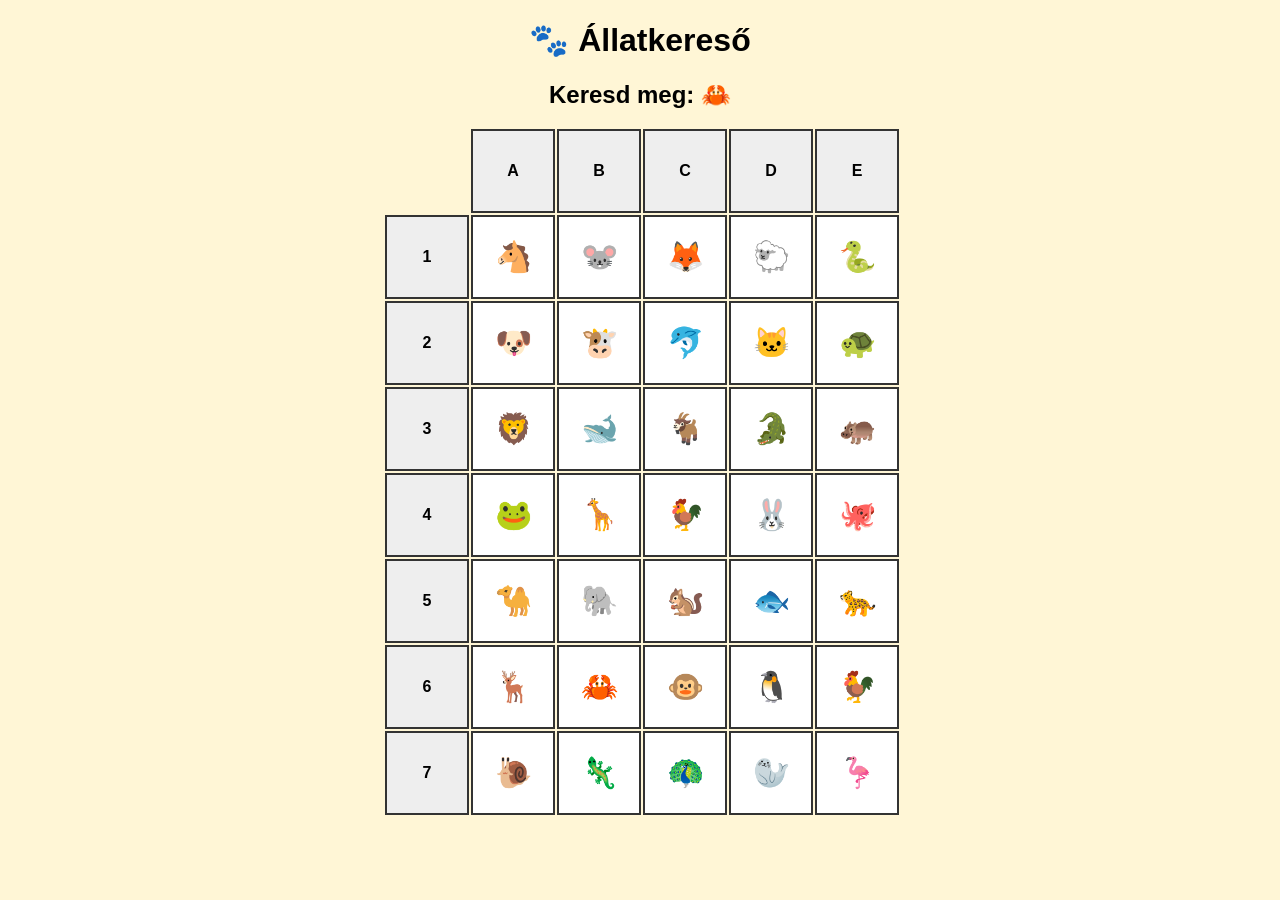
==== index.html @ 20ba4726 "Add files via upload" ====
<!DOCTYPE html>
<html lang="hu">
<head>
<meta charset="UTF-8">
<title>Állatkereső</title>

<style>
#board {
  display: grid;
  grid-template-columns: repeat(6, 80px);
  grid-auto-rows: 80px;
  gap: 6px;
  justify-content: center;
  margin-top: 20px;
}

.header {
  width: 80px;
  height: 80px;
  display: flex;
  align-items: center;
  justify-content: center;
  font-weight: bold;
  background: #eee;
  border: 2px solid #333;
}

body {
  font-family: Arial;
  background: #fff6d6;
  text-align: center;
}
.cell {
  width: 80px;
  height: 80px;
  border: 2px solid #333;
  display: flex;
  align-items: center;
  justify-content: center;
  font-size: 30px;
  background: white;
  cursor: pointer;
  transition: all 0.2s ease;
}
/* HELYES */
.correct {
  background: #4CAF50 !important;
  color: white !important;
  transform: scale(1.2);
  box-shadow: 0 0 10px rgba(0,255,0,0.5);
}

/* HIBÁS */
.wrong {
  background: #f44336 !important;
  color: white !important;
  animation: shake 0.3s;
}

@keyframes shake {
  0% { transform: translateX(0); }
  25% { transform: translateX(-5px); }
  50% { transform: translateX(5px); }
  75% { transform: translateX(-5px); }
  100% { transform: translateX(0); }
}
h1, h2, p {
  text-align: center;
}
</style>
</head>

<body>

<h1>🐾 Állatkereső</h1>

<h2 id="task"></h2>
<p id="message"></p>

<div id="board"></div>

<script src="script.js"></script>

</body>
</html>
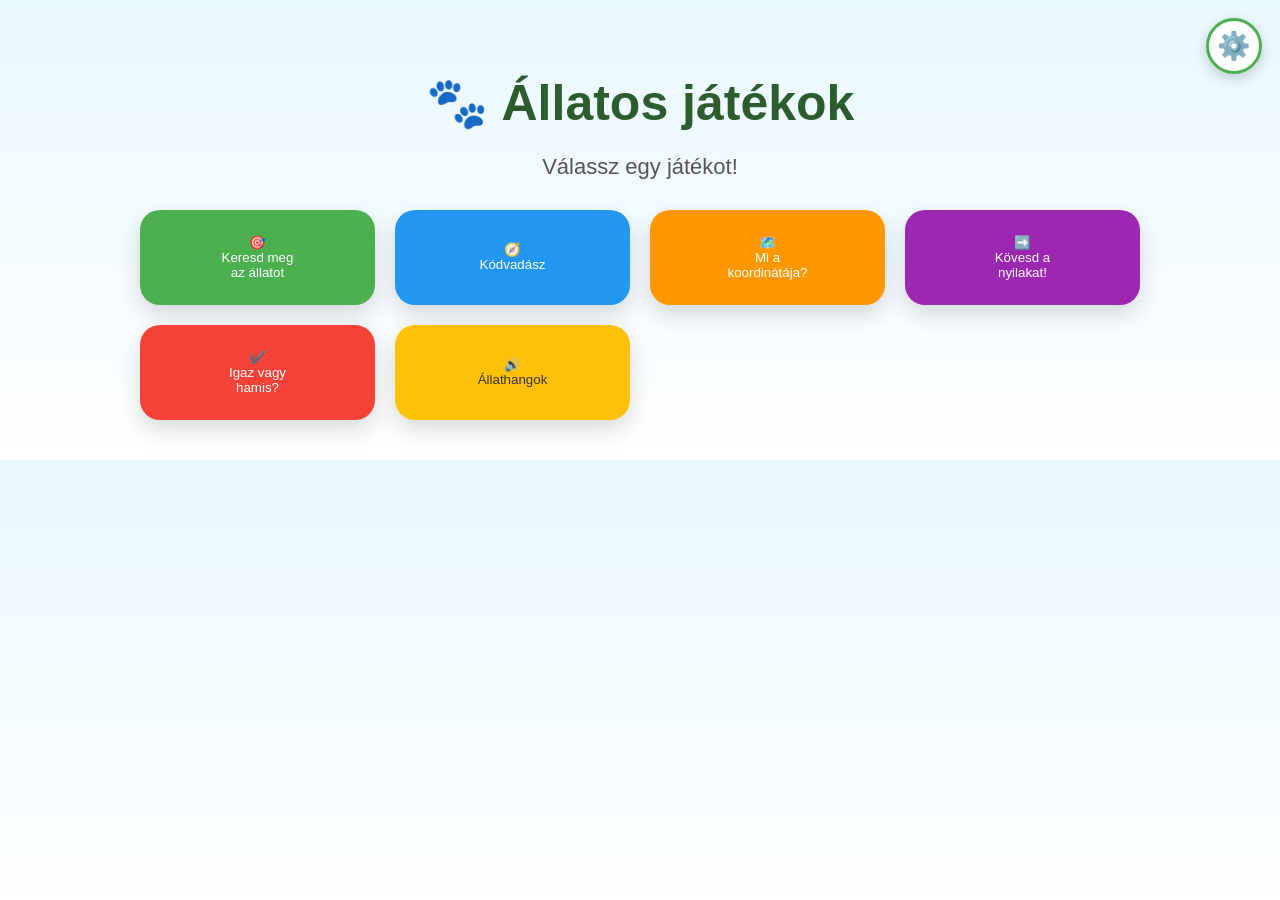
==== commit 271d4c00: "Add files via upload" ====
--- a/index.html
+++ b/index.html
@@ -1,85 +1,129 @@
 <!DOCTYPE html>
 <html lang="hu">
 <head>
-<meta charset="UTF-8">
-<title>Állatkereső</title>
-
-<style>
-#board {
-  display: grid;
-  grid-template-columns: repeat(6, 80px);
-  grid-auto-rows: 80px;
-  gap: 6px;
-  justify-content: center;
-  margin-top: 20px;
-}
-
-.header {
-  width: 80px;
-  height: 80px;
-  display: flex;
-  align-items: center;
-  justify-content: center;
-  font-weight: bold;
-  background: #eee;
-  border: 2px solid #333;
-}
-
-body {
-  font-family: Arial;
-  background: #fff6d6;
-  text-align: center;
-}
-.cell {
-  width: 80px;
-  height: 80px;
-  border: 2px solid #333;
-  display: flex;
-  align-items: center;
-  justify-content: center;
-  font-size: 30px;
-  background: white;
-  cursor: pointer;
-  transition: all 0.2s ease;
-}
-/* HELYES */
-.correct {
-  background: #4CAF50 !important;
-  color: white !important;
-  transform: scale(1.2);
-  box-shadow: 0 0 10px rgba(0,255,0,0.5);
-}
-
-/* HIBÁS */
-.wrong {
-  background: #f44336 !important;
-  color: white !important;
-  animation: shake 0.3s;
-}
-
-@keyframes shake {
-  0% { transform: translateX(0); }
-  25% { transform: translateX(-5px); }
-  50% { transform: translateX(5px); }
-  75% { transform: translateX(-5px); }
-  100% { transform: translateX(0); }
-}
-h1, h2, p {
-  text-align: center;
-}
-</style>
+  <meta charset="UTF-8">
+  <meta name="viewport" content="width=device-width, initial-scale=1">
+  <title>Állatos játékok</title>
+  <link rel="stylesheet" href="style.css">
 </head>
 
 <body>
 
-<h1>🐾 Állatkereső</h1>
+<div class="container">
 
-<h2 id="task"></h2>
-<p id="message"></p>
+  <a
+  class="settings-button"
+  href="beallitasok.html"
+  title="Beállítások"
+>
+  ⚙️
+</a>
 
-<div id="board"></div>
+  <h1>🐾 Állatos játékok</h1>
+  <p class="subtitle">Válassz egy játékot!</p>
 
-<script src="script.js"></script>
+  <div class="menu">
+    <button class="card green" onclick="openModeModal()">
+      <div class="emoji">🎯</div>
+      <div class="title">Keresd meg<br>az állatot</div>
+    </button>
 
+    <button class="card blue" onclick="openCodeModal()">
+      <div class="emoji">🧭</div>
+      <div class="title">Kódvadász</div>
+    </button>
+
+    <button class="card orange" disabled>
+      <div class="emoji">🗺️</div>
+      <div class="title">Mi a<br>koordinátája?</div>
+    </button>
+
+    <button class="card purple" disabled>
+      <div class="emoji">➡️</div>
+      <div class="title">Kövesd a<br>nyilakat!</div>
+    </button>
+
+    <button class="card red" disabled>
+      <div class="emoji">✔️</div>
+      <div class="title">Igaz vagy<br>hamis?</div>
+    </button>
+
+    <button class="card yellow" disabled>
+      <div class="emoji">🔊</div>
+      <div class="title">Állathangok</div>
+    </button>
+  </div>
+</div>
+
+<div id="modeModal" class="modal">
+  <div class="modal-box">
+    <h2>🎯 Keresd meg az állatot</h2>
+    <p>Melyik módban szeretnél játszani?</p>
+
+    <button class="mode-btn mano" onclick="startGame('mano')">
+      🧸 Manó mód
+      <span>kép alapján keresés</span>
+    </button>
+
+    <button class="mode-btn olvaso" onclick="startGame('olvaso')">
+      📚 Olvasó mód
+      <span>szó alapján keresés</span>
+    </button>
+
+    <button class="close-btn" onclick="closeModeModal()">Mégsem</button>
+  </div>
+</div>
+
+<div id="codeModal" class="modal">
+  <div class="modal-box">
+    <h2>🧭 Kódvadász</h2>
+    <p>Melyik módban szeretnél játszani?</p>
+
+    <button class="mode-btn mano" onclick="startCodeGame('kodkereso')">
+      🌱 Kódkereső
+      <span>egy kód alapján keresés</span>
+    </button>
+
+    <button class="mode-btn olvaso" onclick="startCodeGame('kodfejto')">
+      🕵️ Kódfejtő
+      <span>több kód követése</span>
+    </button>
+
+    <button class="mode-btn kod-osveny" onclick="startCodeGame('kodosveny')">
+      🐍 Kódösvény
+      <span>6–8 kód követése sorrendben</span>
+    </button>
+
+    <button class="close-btn" onclick="closeCodeModal()">Mégsem</button>
+  </div>
+</div>
+
+<script>
+function openModeModal() {
+  document.getElementById("modeModal").style.display = "flex";
+}
+
+function closeModeModal() {
+  document.getElementById("modeModal").style.display = "none";
+}
+
+function startGame(mode) {
+  localStorage.setItem("animalGameMode", mode);
+  location.href = "keresd.html";
+}
+
+function openCodeModal() {
+  document.getElementById("codeModal").style.display = "flex";
+}
+
+function closeCodeModal() {
+  document.getElementById("codeModal").style.display = "none";
+}
+
+function startCodeGame(mode) {
+  localStorage.setItem("codeGameMode", mode);
+  location.href = "kodvadasz.html";
+}
+</script>
 </body>
 </html>
--- a/style.css
+++ b/style.css
@@ -0,0 +1,733 @@
+/* -------------------- ALAP -------------------- */
+
+body {
+  margin: 0;
+  font-family: Arial, sans-serif;
+  background: linear-gradient(180deg, #e8f8ff, #ffffff);
+  text-align: center;
+}
+
+/* -------------------- MENÜ -------------------- */
+
+.container {
+  max-width: 1000px;
+  margin: auto;
+  padding: 40px;
+}
+
+h1 {
+  font-size: 50px;
+  color: #2d5c2d;
+  margin-bottom: 10px;
+}
+
+.subtitle {
+  font-size: 22px;
+  color: #555;
+  margin-bottom: 30px;
+}
+
+/* -------------------- MENÜKÁRTYÁK -------------------- */
+
+.menu {
+  display: grid;
+  grid-template-columns: repeat(auto-fit, minmax(220px, 1fr));
+  gap: 20px;
+}
+
+.card {
+  border: none;
+  border-radius: 20px;
+  padding: 25px;
+  cursor: pointer;
+  transition: 0.2s;
+  box-shadow: 0 10px 25px rgba(0, 0, 0, 0.15);
+  color: white;
+}
+
+.card:hover {
+  transform: scale(1.05);
+}
+
+/* Színek */
+
+.green {
+  background: #4caf50;
+}
+
+.blue {
+  background: #2196f3;
+}
+
+.orange {
+  background: #ff9800;
+}
+
+.purple {
+  background: #9c27b0;
+}
+
+.red {
+  background: #f44336;
+}
+
+.yellow {
+  background: #ffc107;
+  color: #333;
+}
+
+/* -------------------- TÁBLA -------------------- */
+
+#board {
+  display: grid;
+  grid-template-columns: repeat(6, 90px);
+  grid-auto-rows: 90px;
+  gap: 6px;
+  justify-content: center;
+  margin: 20px auto;
+}
+
+.cell,
+.header {
+  width: 90px;
+  height: 90px;
+  display: flex;
+  align-items: center;
+  justify-content: center;
+  border: 2px solid #333;
+  background: white;
+  box-sizing: border-box;
+}
+
+.header {
+  font-size: 34px;
+  font-weight: 900;
+  color: #222;
+  letter-spacing: 1px;
+  user-select: none;
+  font-family: "Arial Black", Arial, sans-serif;
+}
+
+.cell img {
+  width: 68px;
+  height: 68px;
+  object-fit: contain;
+  display: block;
+}
+
+/* -------------------- MEZŐ MOZGÁS -------------------- */
+
+.cell {
+  transition: 0.15s;
+}
+
+.cell:hover {
+  transform: scale(1.08);
+  cursor: pointer;
+}
+
+/* -------------------- VISSZAJELZÉS -------------------- */
+
+.correct {
+  background: #4caf50 !important;
+  color: white;
+}
+
+.wrong {
+  background: #f44336 !important;
+  animation: shake 0.2s;
+}
+
+.cell.selected {
+    outline: 5px solid #2563eb;
+    outline-offset: -5px;
+
+    background: #dbeafe;
+
+    transform: scale(1.03);
+}
+
+.cell.selected img {
+    transform: scale(1.05);
+}
+
+@keyframes shake {
+  0% {
+    transform: translateX(0);
+  }
+
+  25% {
+    transform: translateX(-4px);
+  }
+
+  50% {
+    transform: translateX(4px);
+  }
+
+  75% {
+    transform: translateX(-4px);
+  }
+
+  100% {
+    transform: translateX(0);
+  }
+}
+
+/* -------------------- FELADATTERÜLET -------------------- */
+
+#task {
+  display: flex;
+  align-items: center;
+  justify-content: center;
+  margin: 20px auto;
+  font-size: 28px;
+}
+
+.task-card {
+  width: 220px;
+  min-height: 120px;
+  margin: 0 auto;
+  padding: 18px 20px;
+  background: white;
+  border: 3px solid #4caf50;
+  border-radius: 24px;
+  box-shadow: 0 8px 18px rgba(0, 0, 0, 0.15);
+  display: flex;
+  align-items: center;
+  justify-content: center;
+  box-sizing: border-box;
+  text-align: center;
+  animation: taskPop 0.22s ease;
+}
+
+.task-label {
+  margin-bottom: 10px;
+  font-size: 18px;
+  font-weight: bold;
+  color: #2d5c2d;
+}
+
+.task-animal {
+  width: 68px;
+  height: 68px;
+  object-fit: contain;
+  filter: grayscale(100%) brightness(0.15);
+}
+
+.task-name {
+  font-size: 34px;
+  font-weight: bold;
+  color: #222;
+  letter-spacing: 1px;
+}
+
+@keyframes taskPop {
+  0% {
+    opacity: 0;
+    transform: scale(0.92);
+  }
+
+  100% {
+    opacity: 1;
+    transform: scale(1);
+  }
+}
+
+/* -------------------- KÓDOK -------------------- */
+
+.code-row {
+  display: flex;
+  justify-content: center;
+  flex-wrap: wrap;
+  gap: 12px;
+  width: 100%;
+}
+
+.code-chip {
+  background: white;
+  border: 3px solid #3b82f6;
+  border-radius: 14px;
+  padding: 8px 14px;
+  font-size: 1.8rem;
+  font-weight: 800;
+  color: #1e3a8a;
+  box-sizing: border-box;
+}
+
+/* -------------------- KÓDÖSVÉNY -------------------- */
+
+.code-path-card {
+  width: min(94vw, 850px);
+  max-width: none;
+  min-height: 110px;
+  padding: 14px 18px;
+}
+
+.code-path-row {
+  display: grid;
+  grid-template-columns: repeat(var(--code-count, 8), minmax(0, 1fr));
+  align-items: center;
+  gap: 7px;
+  width: 100%;
+}
+
+.path-chip {
+  min-width: 0;
+  padding: 8px 3px;
+  font-size: clamp(1rem, 3vw, 1.65rem);
+  text-align: center;
+  white-space: nowrap;
+  opacity: 0.65;
+
+  transition:
+    transform 0.2s ease,
+    opacity 0.2s ease,
+    background-color 0.2s ease,
+    border-color 0.2s ease;
+}
+
+.path-chip.active-code {
+  opacity: 1;
+  border-color: #2563eb;
+  background: #dbeafe;
+  transform: scale(1.08);
+}
+
+.path-chip.completed-code {
+  opacity: 1;
+  border-color: #22c55e;
+  background: #dcfce7;
+  color: #166534;
+}
+
+/* -------------------- MODÁLIS ABLAK -------------------- */
+
+.modal {
+  display: none;
+  position: fixed;
+  inset: 0;
+  background: rgba(0, 0, 0, 0.45);
+  align-items: center;
+  justify-content: center;
+  z-index: 999;
+}
+
+.modal-box {
+  width: 90%;
+  max-width: 420px;
+  padding: 30px;
+  background: white;
+  border-radius: 28px;
+  box-shadow: 0 15px 40px rgba(0, 0, 0, 0.25);
+  text-align: center;
+  box-sizing: border-box;
+}
+
+.mode-btn {
+  width: 100%;
+  border: none;
+  border-radius: 20px;
+  padding: 20px;
+  margin: 12px 0;
+  font-size: 24px;
+  font-weight: bold;
+  cursor: pointer;
+  color: white;
+  display: flex;
+  flex-direction: column;
+  gap: 6px;
+  box-sizing: border-box;
+  transition: transform 0.15s, background-color 0.15s;
+}
+
+.mode-btn:hover {
+  transform: scale(1.02);
+}
+
+.mode-btn span {
+  font-size: 15px;
+  font-weight: normal;
+}
+
+.mode-btn.mano {
+  background: #4caf50;
+}
+
+.mode-btn.olvaso {
+  background: #2196f3;
+}
+
+.mode-btn.kod-osveny {
+  background: #f59e0b;
+  color: white;
+  border: 3px solid #d97706;
+}
+
+.mode-btn.kod-osveny:hover {
+  background: #e58c08;
+}
+
+.close-btn {
+  margin-top: 10px;
+  background: transparent;
+  border: none;
+  color: #666;
+  font-size: 16px;
+  cursor: pointer;
+}
+
+/* -------------------- VISSZA GOMB -------------------- */
+
+.back-link {
+  display: inline-block;
+  margin-top: 20px;
+  color: #2d5c2d;
+  font-weight: bold;
+  text-decoration: none;
+}
+
+.back-button {
+  position: fixed;
+  top: 18px;
+  left: 18px;
+  width: 46px;
+  height: 46px;
+  border-radius: 50%;
+  background: white;
+  border: 3px solid #4caf50;
+  display: flex;
+  align-items: center;
+  justify-content: center;
+  text-decoration: none;
+  font-size: 28px;
+  box-shadow: 0 5px 14px rgba(0, 0, 0, 0.18);
+  transition: transform 0.15s;
+  z-index: 10;
+}
+
+.back-button:hover {
+  transform: scale(1.08);
+}
+
+/* -------------------- ÚJ PÁLYA GOMB -------------------- */
+
+.shuffle-button {
+  position: fixed;
+  top: 18px;
+  right: 18px;
+  width: 46px;
+  height: 46px;
+  border-radius: 50%;
+  background: white;
+  border: 3px solid #4caf50;
+  box-shadow: 0 5px 14px rgba(0, 0, 0, 0.18);
+  display: flex;
+  align-items: center;
+  justify-content: center;
+  font-size: 26px;
+  cursor: pointer;
+  transition: transform 0.15s;
+  z-index: 10;
+}
+
+.shuffle-button:hover {
+  transform: scale(1.08);
+}
+
+/* -------------------- JUTALOMKÁRTYA -------------------- */
+
+.reward-card {
+  width: 220px;
+  min-height: 170px;
+  margin: 0 auto;
+  padding: 18px 20px;
+  background: white;
+  border: 3px solid #4caf50;
+  border-radius: 24px;
+  box-shadow: 0 8px 18px rgba(0, 0, 0, 0.15);
+  display: flex;
+  flex-direction: column;
+  align-items: center;
+  justify-content: center;
+  gap: 8px;
+  animation: taskPop 0.22s ease;
+  box-sizing: border-box;
+}
+
+.reward-balloons {
+  font-size: 26px;
+  letter-spacing: 2px;
+}
+
+.reward-paw {
+  font-size: 42px;
+}
+
+.reward-number {
+  font-size: 46px;
+  font-weight: bold;
+  color: #2b2b2b;
+  line-height: 1;
+}
+
+.reward-icons {
+  font-size: 28px;
+}
+
+.continue-btn {
+  width: 58px;
+  height: 42px;
+  border: none;
+  border-radius: 18px;
+  background: #4caf50;
+  color: white;
+  font-size: 24px;
+  cursor: pointer;
+  box-shadow: 0 5px 12px rgba(0, 0, 0, 0.18);
+  transition: transform 0.15s;
+}
+
+.continue-btn:hover {
+  transform: scale(1.08);
+}
+
+/* -------------------- KISEBB KÉPERNYŐK -------------------- */
+
+@media (max-width: 700px) {
+  .container {
+    padding: 25px 15px;
+  }
+
+  h1 {
+    font-size: 38px;
+  }
+
+  #board {
+    grid-template-columns: repeat(6, 13vw);
+    grid-auto-rows: 13vw;
+    gap: 4px;
+  }
+
+  .cell,
+  .header {
+    width: 13vw;
+    height: 13vw;
+  }
+
+  .cell img {
+    width: 10vw;
+    height: 10vw;
+  }
+
+  .code-path-card {
+    width: 96vw;
+    padding: 12px 8px;
+  }
+
+  .code-path-row {
+    gap: 4px;
+  }
+
+  .path-chip {
+    padding: 7px 2px;
+    border-width: 2px;
+    border-radius: 10px;
+    font-size: clamp(0.85rem, 3.6vw, 1.25rem);
+  }
+}
+/* -------------------- BEÁLLÍTÁSOK GOMB -------------------- */
+
+.settings-button {
+  position: fixed;
+  top: 18px;
+  right: 18px;
+
+  width: 50px;
+  height: 50px;
+
+  display: flex;
+  align-items: center;
+  justify-content: center;
+
+  background: white;
+  border: 3px solid #4caf50;
+  border-radius: 50%;
+
+  text-decoration: none;
+  font-size: 27px;
+
+  box-shadow: 0 5px 14px rgba(0, 0, 0, 0.18);
+
+  transition:
+    transform 0.15s,
+    background-color 0.15s;
+}
+
+.settings-button:hover {
+  transform: scale(1.08);
+  background: #f0fff1;
+}
+
+/* -------------------- BEÁLLÍTÁSOK OLDAL -------------------- */
+
+.settings-container {
+  width: min(90%, 650px);
+  margin: 0 auto;
+  padding: 40px 20px;
+}
+
+.settings-card {
+  background: white;
+  border: 3px solid #4caf50;
+  border-radius: 26px;
+
+  padding: 10px 25px;
+
+  box-shadow: 0 10px 25px rgba(0, 0, 0, 0.15);
+}
+
+.setting-row {
+  min-height: 90px;
+
+  display: flex;
+  align-items: center;
+  justify-content: space-between;
+
+  gap: 20px;
+
+  border-bottom: 1px solid #ddd;
+}
+
+.setting-row:last-child {
+  border-bottom: none;
+}
+
+.setting-text {
+  display: flex;
+  flex-direction: column;
+  align-items: flex-start;
+
+  text-align: left;
+  gap: 6px;
+}
+
+.setting-text strong {
+  font-size: 22px;
+  color: #222;
+}
+
+.setting-text span {
+  font-size: 15px;
+  color: #666;
+}
+
+.setting-row select {
+  padding: 10px 12px;
+
+  border: 2px solid #4caf50;
+  border-radius: 12px;
+
+  background: white;
+  color: #222;
+
+  font-size: 16px;
+  font-weight: bold;
+
+  cursor: pointer;
+}
+
+.setting-disabled {
+  opacity: 0.45;
+}
+
+.settings-message {
+  min-height: 30px;
+  margin-top: 20px;
+
+  color: #2d7b32;
+  font-size: 17px;
+  font-weight: bold;
+}
+
+/* -------------------- KAPCSOLÓ -------------------- */
+
+.switch {
+  position: relative;
+
+  width: 62px;
+  height: 34px;
+
+  flex: 0 0 auto;
+}
+
+.switch input {
+  width: 0;
+  height: 0;
+  opacity: 0;
+}
+
+.slider {
+  position: absolute;
+  inset: 0;
+
+  background: #bbb;
+  border-radius: 34px;
+
+  cursor: pointer;
+
+  transition: 0.2s;
+}
+
+.slider::before {
+  content: "";
+
+  position: absolute;
+
+  width: 26px;
+  height: 26px;
+
+  left: 4px;
+  bottom: 4px;
+
+  background: white;
+  border-radius: 50%;
+
+  transition: 0.2s;
+}
+
+.switch input:checked + .slider {
+  background: #4caf50;
+}
+
+.switch input:checked + .slider::before {
+  transform: translateX(28px);
+}
+
+/* -------------------- BEÁLLÍTÁSOK MOBILON -------------------- */
+
+@media (max-width: 550px) {
+  .settings-container {
+    padding: 25px 12px;
+  }
+
+  .settings-card {
+    padding: 8px 16px;
+  }
+
+  .setting-row {
+    min-height: 105px;
+  }
+
+  .setting-text strong {
+    font-size: 19px;
+  }
+
+  .setting-text span {
+    font-size: 14px;
+  }
+
+  .setting-row select {
+    max-width: 145px;
+    font-size: 14px;
+  }
+}
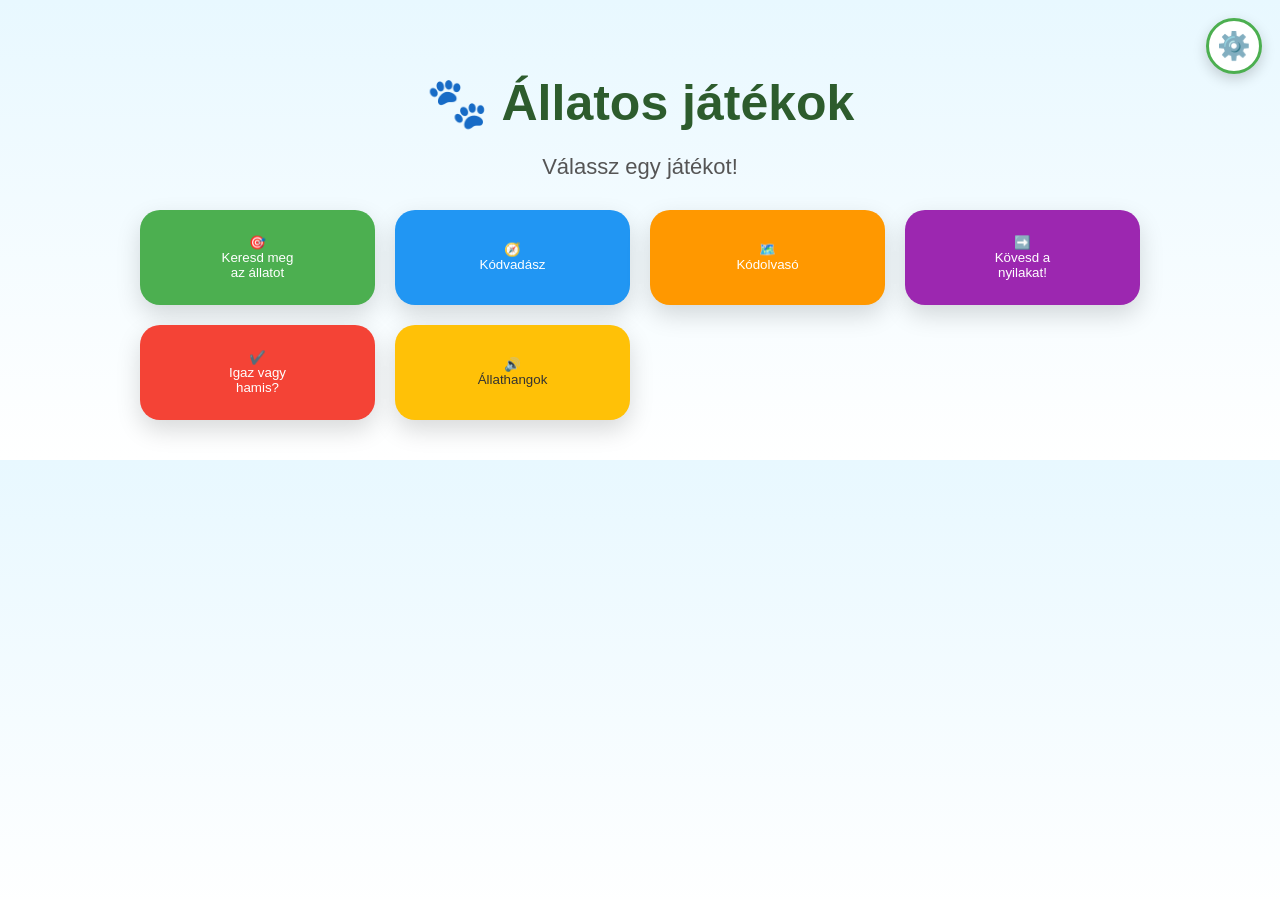
==== commit 168ae88e: "Add files via upload" ====
--- a/index.html
+++ b/index.html
@@ -33,9 +33,9 @@
       <div class="title">Kódvadász</div>
     </button>
 
-    <button class="card orange" disabled>
+    <button class="card orange" onclick="location.href='kodolvaso.html'">
       <div class="emoji">🗺️</div>
-      <div class="title">Mi a<br>koordinátája?</div>
+      <div class="title">Kódolvasó</div>
     </button>
 
     <button class="card purple" disabled>
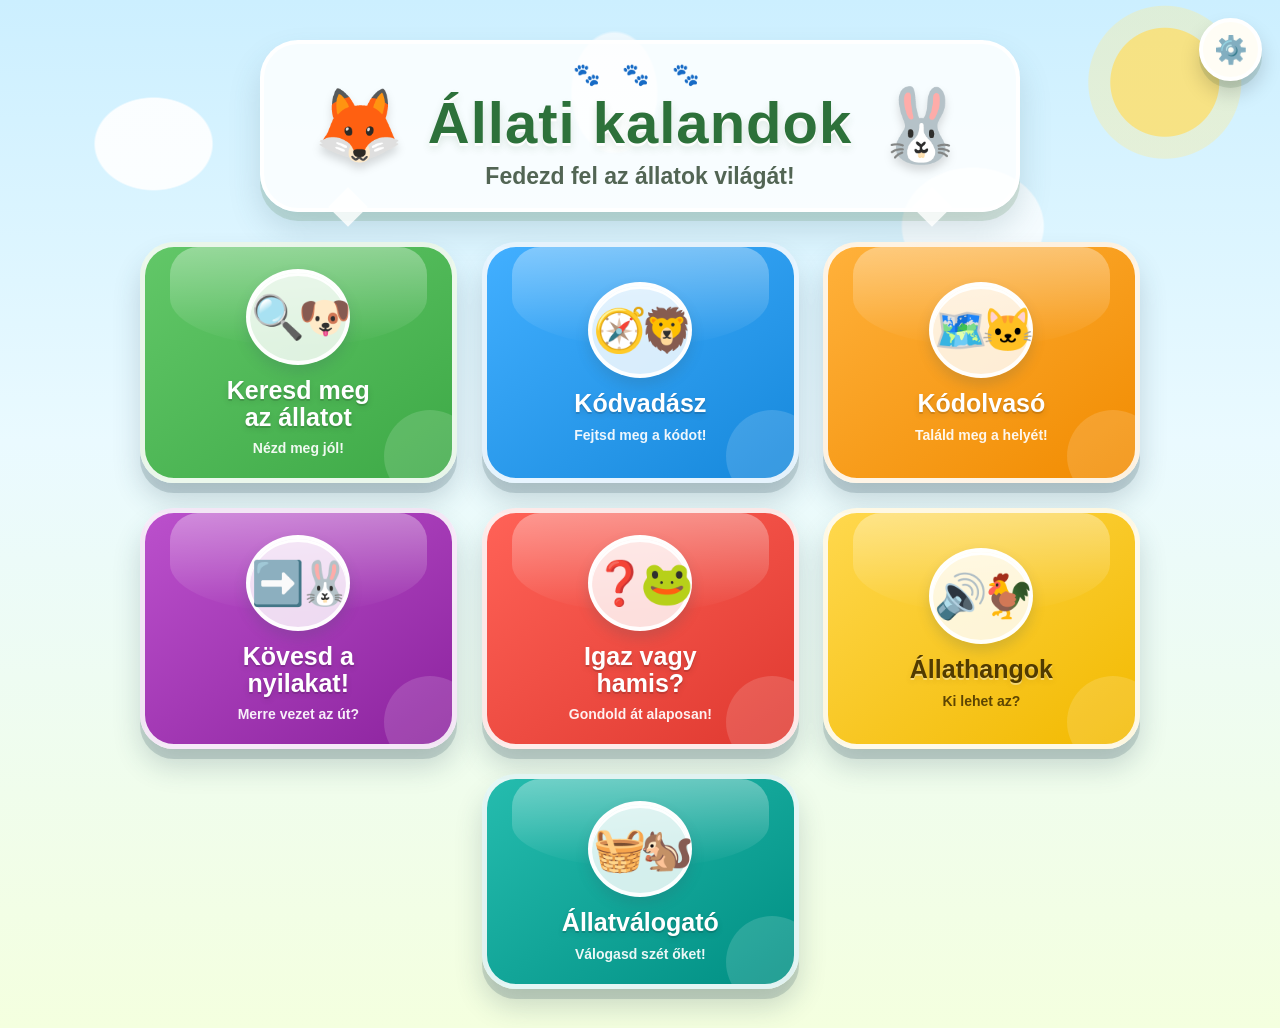
==== commit f2f91919: "Add files via upload" ====
--- a/index.html
+++ b/index.html
@@ -3,98 +3,362 @@
 <head>
   <meta charset="UTF-8">
   <meta name="viewport" content="width=device-width, initial-scale=1">
+
   <title>Állatos játékok</title>
+
   <link rel="stylesheet" href="style.css">
+  <link rel="stylesheet" href="theme.css">
+  <link rel="stylesheet" href="icons.css">
 </head>
 
-<body>
+<body class="home-page">
 
 <div class="container">
 
   <a
-  class="settings-button"
-  href="beallitasok.html"
-  title="Beállítások"
->
-  ⚙️
-</a>
-
-  <h1>🐾 Állatos játékok</h1>
-  <p class="subtitle">Válassz egy játékot!</p>
+    class="settings-button"
+    href="beallitasok.html"
+    title="Beállítások"
+  >
+    ⚙️
+  </a>
+
+ <div class="home-heading">
+
+  <div class="heading-animal heading-animal-left">
+    🦊
+  </div>
+
+  <div class="heading-text">
+    <div class="heading-paws">🐾 🐾 🐾</div>
+
+    <h1>Állati kalandok</h1>
+
+    <p class="subtitle">
+      Fedezd fel az állatok világát!
+    </p>
+  </div>
+
+  <div class="heading-animal heading-animal-right">
+    🐰
+  </div>
+
+</div>
 
   <div class="menu">
-    <button class="card green" onclick="openModeModal()">
-      <div class="emoji">🎯</div>
-      <div class="title">Keresd meg<br>az állatot</div>
-    </button>
-
-    <button class="card blue" onclick="openCodeModal()">
-      <div class="emoji">🧭</div>
-      <div class="title">Kódvadász</div>
-    </button>
-
-    <button class="card orange" onclick="location.href='kodolvaso.html'">
-      <div class="emoji">🗺️</div>
-      <div class="title">Kódolvasó</div>
-    </button>
-
-    <button class="card purple" disabled>
-      <div class="emoji">➡️</div>
-      <div class="title">Kövesd a<br>nyilakat!</div>
-    </button>
-
-    <button class="card red" disabled>
-      <div class="emoji">✔️</div>
-      <div class="title">Igaz vagy<br>hamis?</div>
-    </button>
-
-    <button class="card yellow" disabled>
-      <div class="emoji">🔊</div>
-      <div class="title">Állathangok</div>
-    </button>
-  </div>
-</div>
+
+  <button class="card green" onclick="openModeModal()">
+    <div class="emoji">🔍🐶</div>
+    <div class="title">Keresd meg<br>az állatot</div>
+    <div class="card-hint">Nézd meg jól!</div>
+  </button>
+
+  <button class="card blue" onclick="openCodeModal()">
+    <div class="emoji">🧭🦁</div>
+    <div class="title">Kódvadász</div>
+    <div class="card-hint">Fejtsd meg a kódot!</div>
+  </button>
+
+  <button
+    class="card orange"
+    onclick="location.href='kodolvaso.html'"
+  >
+    <div class="emoji">🗺️🐱</div>
+    <div class="title">Kódolvasó</div>
+    <div class="card-hint">Találd meg a helyét!</div>
+  </button>
+
+  <button class="card purple" onclick="openArrowModal()">
+    <div class="emoji">➡️🐰</div>
+    <div class="title">Kövesd a<br>nyilakat!</div>
+    <div class="card-hint">Merre vezet az út?</div>
+  </button>
+
+  <button class="card red" onclick="openTruthModal()">
+    <div class="emoji">❓🐸</div>
+    <div class="title">Igaz vagy<br>hamis?</div>
+    <div class="card-hint">Gondold át alaposan!</div>
+  </button>
+
+  <button
+    class="card yellow"
+    onclick="location.href='allathangok.html'"
+  >
+    <div class="emoji">🔊🐓</div>
+    <div class="title">Állathangok</div>
+    <div class="card-hint">Ki lehet az?</div>
+  </button>
+
+  <button
+    class="card turquoise"
+    onclick="openSorterModal()"
+  >
+    <div class="emoji">🧺🐿️</div>
+    <div class="title">Állatválogató</div>
+    <div class="card-hint">Válogasd szét őket!</div>
+  </button>
+
+</div>
+
+<!-- KERESD MEG AZ ÁLLATOT MÓDVÁLASZTÓ -->
 
 <div id="modeModal" class="modal">
-  <div class="modal-box">
-    <h2>🎯 Keresd meg az állatot</h2>
-    <p>Melyik módban szeretnél játszani?</p>
-
-    <button class="mode-btn mano" onclick="startGame('mano')">
-      🧸 Manó mód
-      <span>kép alapján keresés</span>
-    </button>
-
-    <button class="mode-btn olvaso" onclick="startGame('olvaso')">
-      📚 Olvasó mód
-      <span>szó alapján keresés</span>
-    </button>
-
-    <button class="close-btn" onclick="closeModeModal()">Mégsem</button>
-  </div>
-</div>
+  <div class="modal-box adventure-modal green-modal">
+
+    <div class="modal-decoration modal-decoration-left">🌿</div>
+    <div class="modal-decoration modal-decoration-right">🐾</div>
+
+    <div class="modal-mascot">🦊</div>
+
+    <h2>Keresd meg az állatot</h2>
+    <p class="modal-question">Melyik kalandot választod?</p>
+
+    <button
+      class="mode-btn mano"
+      onclick="startGame('mano')"
+    >
+      <span class="mode-icon">🧸</span>
+
+      <span class="mode-content">
+        <strong>Manó mód</strong>
+        <small>Kép alapján keresés</small>
+      </span>
+
+      <span class="mode-arrow">➜</span>
+    </button>
+
+    <button
+      class="mode-btn olvaso"
+      onclick="startGame('olvaso')"
+    >
+      <span class="mode-icon">📚</span>
+
+      <span class="mode-content">
+        <strong>Olvasó mód</strong>
+        <small>Szó alapján keresés</small>
+      </span>
+
+      <span class="mode-arrow">➜</span>
+    </button>
+
+    <button class="close-btn" onclick="closeModeModal()">
+      🌿 Mégsem
+    </button>
+
+  </div>
+</div>
+
+<!-- KÓDVADÁSZ MÓDVÁLASZTÓ -->
+
+<!-- KÓDVADÁSZ MÓDVÁLASZTÓ -->
 
 <div id="codeModal" class="modal">
-  <div class="modal-box">
-    <h2>🧭 Kódvadász</h2>
-    <p>Melyik módban szeretnél játszani?</p>
-
-    <button class="mode-btn mano" onclick="startCodeGame('kodkereso')">
-      🌱 Kódkereső
-      <span>egy kód alapján keresés</span>
-    </button>
-
-    <button class="mode-btn olvaso" onclick="startCodeGame('kodfejto')">
-      🕵️ Kódfejtő
-      <span>több kód követése</span>
-    </button>
-
-    <button class="mode-btn kod-osveny" onclick="startCodeGame('kodosveny')">
-      🐍 Kódösvény
-      <span>6–8 kód követése sorrendben</span>
-    </button>
-
-    <button class="close-btn" onclick="closeCodeModal()">Mégsem</button>
+  <div class="modal-box adventure-modal blue-modal">
+
+    <div class="modal-decoration modal-decoration-left">🔐</div>
+    <div class="modal-decoration modal-decoration-right">🐾</div>
+
+    <div class="modal-mascot">🦝</div>
+
+    <h2>Kódvadász</h2>
+    <p class="modal-question">Melyik küldetést választod?</p>
+
+    <button
+      class="mode-btn mano"
+      onclick="startCodeGame('kodkereso')"
+    >
+      <span class="mode-icon">🌱</span>
+
+      <span class="mode-content">
+        <strong>Kódkereső</strong>
+        <small>Egy kód alapján keresés</small>
+      </span>
+
+      <span class="mode-arrow">➜</span>
+    </button>
+
+    <button
+      class="mode-btn olvaso"
+      onclick="startCodeGame('kodfejto')"
+    >
+      <span class="mode-icon">🕵️</span>
+
+      <span class="mode-content">
+        <strong>Kódfejtő</strong>
+        <small>Több kód megfejtése</small>
+      </span>
+
+      <span class="mode-arrow">➜</span>
+    </button>
+
+    <button
+      class="mode-btn kod-osveny"
+      onclick="startCodeGame('kodosveny')"
+    >
+      <span class="mode-icon">🐍</span>
+
+      <span class="mode-content">
+        <strong>Kódösvény</strong>
+        <small>6–8 kód követése sorrendben</small>
+      </span>
+
+      <span class="mode-arrow">➜</span>
+    </button>
+
+    <button class="close-btn" onclick="closeCodeModal()">
+      💧 Mégsem
+    </button>
+
+  </div>
+</div>
+
+<!-- KÖVESD A NYILAKAT MÓDVÁLASZTÓ -->
+
+<!-- KÖVESD A NYILAKAT MÓDVÁLASZTÓ -->
+
+<div id="arrowModal" class="modal">
+  <div class="modal-box adventure-modal purple-modal">
+
+    <div class="modal-decoration modal-decoration-left">🍂</div>
+    <div class="modal-decoration modal-decoration-right">⭐</div>
+
+    <div class="modal-mascot">🐿️</div>
+
+    <h2>Kövesd a nyilakat</h2>
+    <p class="modal-question">Melyik ösvényen indulsz el?</p>
+
+    <button
+      class="mode-btn mano"
+      onclick="startArrowGame('egyenes')"
+    >
+      <span class="mode-icon">🌱</span>
+
+      <span class="mode-content">
+        <strong>Egyenes ösvény</strong>
+        <small>Fel, le, jobbra és balra</small>
+      </span>
+
+      <span class="mode-arrow">➜</span>
+    </button>
+
+    <button
+      class="mode-btn olvaso"
+      onclick="startArrowGame('kalandos')"
+    >
+      <span class="mode-icon">⭐</span>
+
+      <span class="mode-content">
+        <strong>Kalandos ösvény</strong>
+        <small>Átlós irányokkal is</small>
+      </span>
+
+      <span class="mode-arrow">➜</span>
+    </button>
+
+    <button class="close-btn" onclick="closeArrowModal()">
+      🍂 Mégsem
+    </button>
+
+  </div>
+</div>
+
+<!-- IGAZ VAGY HAMIS MÓDVÁLASZTÓ -->
+
+<!-- IGAZ VAGY HAMIS MÓDVÁLASZTÓ -->
+
+<div id="truthModal" class="modal">
+  <div class="modal-box adventure-modal red-modal">
+
+    <div class="modal-decoration modal-decoration-left">❓</div>
+    <div class="modal-decoration modal-decoration-right">💭</div>
+
+    <div class="modal-mascot">🐼</div>
+
+    <h2>Igaz vagy hamis?</h2>
+    <p class="modal-question">Melyik nyomozást választod?</p>
+
+    <button
+      class="mode-btn mano"
+      onclick="startTruthGame('allatnyomozo')"
+    >
+      <span class="mode-icon">🧸</span>
+
+      <span class="mode-content">
+        <strong>Állatnyomozó</strong>
+        <small>Egyszerűbb állítások</small>
+      </span>
+
+      <span class="mode-arrow">➜</span>
+    </button>
+
+    <button
+      class="mode-btn olvaso"
+      onclick="startTruthGame('mesternyomozo')"
+    >
+      <span class="mode-icon">🔎</span>
+
+      <span class="mode-content">
+        <strong>Mesternyomozó</strong>
+        <small>Összetettebb állítások</small>
+      </span>
+
+      <span class="mode-arrow">➜</span>
+    </button>
+
+    <button class="close-btn" onclick="closeTruthModal()">
+      ❓ Mégsem
+    </button>
+
+  </div>
+</div>
+
+<!-- ÁLLATVÁLOGATÓ MÓDVÁLASZTÓ -->
+
+<!-- ÁLLATVÁLOGATÓ MÓDVÁLASZTÓ -->
+
+<div id="sorterModal" class="modal">
+  <div class="modal-box adventure-modal turquoise-modal">
+
+    <div class="modal-decoration modal-decoration-left">🧺</div>
+    <div class="modal-decoration modal-decoration-right">✨</div>
+
+    <div class="modal-mascot">🐻</div>
+
+    <h2>Állatválogató</h2>
+    <p class="modal-question">Melyik válogatást választod?</p>
+
+    <button
+      class="mode-btn mano"
+      onclick="startSorterGame('konnyu')"
+    >
+      <span class="mode-icon">🧸</span>
+
+      <span class="mode-content">
+        <strong>Könnyű válogatás</strong>
+        <small>Jól megfigyelhető tulajdonságok</small>
+      </span>
+
+      <span class="mode-arrow">➜</span>
+    </button>
+
+    <button
+      class="mode-btn olvaso"
+      onclick="startSorterGame('szakerto')"
+    >
+      <span class="mode-icon">🔬</span>
+
+      <span class="mode-content">
+        <strong>Állatszakértő</strong>
+        <small>Állatcsoportok és állattani fogalmak</small>
+      </span>
+
+      <span class="mode-arrow">➜</span>
+    </button>
+
+    <button class="close-btn" onclick="closeSorterModal()">
+      ✨ Mégsem
+    </button>
+
   </div>
 </div>
 
@@ -124,6 +388,48 @@
   localStorage.setItem("codeGameMode", mode);
   location.href = "kodvadasz.html";
 }
+
+function openArrowModal() {
+  document.getElementById("arrowModal").style.display = "flex";
+}
+
+function closeArrowModal() {
+  document.getElementById("arrowModal").style.display = "none";
+}
+
+function startArrowGame(mode) {
+  localStorage.setItem("arrowGameMode", mode);
+  location.href = "nyilak.html";
+}
+function openTruthModal() {
+  document.getElementById("truthModal").style.display =
+    "flex";
+}
+
+function closeTruthModal() {
+  document.getElementById("truthModal").style.display =
+    "none";
+}
+
+function startTruthGame(mode) {
+  localStorage.setItem("truthGameMode", mode);
+  location.href = "igazhamis.html";
+}
+function openSorterModal() {
+  document.getElementById("sorterModal").style.display =
+    "flex";
+}
+
+function closeSorterModal() {
+  document.getElementById("sorterModal").style.display =
+    "none";
+}
+
+function startSorterGame(mode) {
+  localStorage.setItem("sortingGameMode", mode);
+  location.href = "allatvalogato.html";
+}
 </script>
+
 </body>
 </html>
--- a/style.css
+++ b/style.css
@@ -76,6 +76,9 @@
   color: #333;
 }
 
+.turquoise {
+  background: #009688;
+}
 /* -------------------- TÁBLA -------------------- */
 
 #board {
@@ -188,23 +191,30 @@
   min-height: 120px;
   margin: 0 auto;
   padding: 18px 20px;
+
   background: white;
-  border: 3px solid #4caf50;
+  border: 3px solid var(--game-main, #4caf50);
   border-radius: 24px;
+
   box-shadow: 0 8px 18px rgba(0, 0, 0, 0.15);
+
   display: flex;
   align-items: center;
   justify-content: center;
+
   box-sizing: border-box;
   text-align: center;
+
   animation: taskPop 0.22s ease;
 }
 
 .task-label {
   margin-bottom: 10px;
+
   font-size: 18px;
   font-weight: bold;
-  color: #2d5c2d;
+
+  color: var(--game-dark, #2d5c2d);
 }
 
 .task-animal {
@@ -376,64 +386,6 @@
   cursor: pointer;
 }
 
-/* -------------------- VISSZA GOMB -------------------- */
-
-.back-link {
-  display: inline-block;
-  margin-top: 20px;
-  color: #2d5c2d;
-  font-weight: bold;
-  text-decoration: none;
-}
-
-.back-button {
-  position: fixed;
-  top: 18px;
-  left: 18px;
-  width: 46px;
-  height: 46px;
-  border-radius: 50%;
-  background: white;
-  border: 3px solid #4caf50;
-  display: flex;
-  align-items: center;
-  justify-content: center;
-  text-decoration: none;
-  font-size: 28px;
-  box-shadow: 0 5px 14px rgba(0, 0, 0, 0.18);
-  transition: transform 0.15s;
-  z-index: 10;
-}
-
-.back-button:hover {
-  transform: scale(1.08);
-}
-
-/* -------------------- ÚJ PÁLYA GOMB -------------------- */
-
-.shuffle-button {
-  position: fixed;
-  top: 18px;
-  right: 18px;
-  width: 46px;
-  height: 46px;
-  border-radius: 50%;
-  background: white;
-  border: 3px solid #4caf50;
-  box-shadow: 0 5px 14px rgba(0, 0, 0, 0.18);
-  display: flex;
-  align-items: center;
-  justify-content: center;
-  font-size: 26px;
-  cursor: pointer;
-  transition: transform 0.15s;
-  z-index: 10;
-}
-
-.shuffle-button:hover {
-  transform: scale(1.08);
-}
-
 /* -------------------- JUTALOMKÁRTYA -------------------- */
 
 .reward-card {
@@ -442,7 +394,7 @@
   margin: 0 auto;
   padding: 18px 20px;
   background: white;
-  border: 3px solid #4caf50;
+  border: 3px solid var(--game-main, #4caf50);
   border-radius: 24px;
   box-shadow: 0 8px 18px rgba(0, 0, 0, 0.15);
   display: flex;
@@ -477,14 +429,21 @@
 .continue-btn {
   width: 58px;
   height: 42px;
-  border: none;
+
+  border: 3px solid var(--game-dark, #2e7d32);
   border-radius: 18px;
-  background: #4caf50;
+
+  background: var(--game-main, #4caf50);
   color: white;
+
   font-size: 24px;
   cursor: pointer;
+
   box-shadow: 0 5px 12px rgba(0, 0, 0, 0.18);
-  transition: transform 0.15s;
+
+  transition:
+    transform 0.15s,
+    background-color 0.15s;
 }
 
 .continue-btn:hover {
@@ -730,4 +689,3940 @@
     max-width: 145px;
     font-size: 14px;
   }
+}
+/* -------------------- KÓDOLVASÓ -------------------- */
+
+.coordinate-answer {
+  width: min(94vw, 700px);
+  margin: 10px auto 18px;
+  padding: 16px 18px;
+
+  background: white;
+  border: 3px solid #ff9800;
+  border-radius: 24px;
+
+  box-shadow: 0 8px 18px rgba(0, 0, 0, 0.14);
+
+  box-sizing: border-box;
+}
+
+.answer-row {
+  display: flex;
+  justify-content: center;
+  align-items: center;
+  gap: 10px;
+
+  margin: 8px 0;
+}
+
+.answer-btn {
+  width: 58px;
+  height: 52px;
+
+  border: 3px solid #777;
+  border-radius: 14px;
+
+  background: white;
+  color: #222;
+
+  font-family: "Arial Black", Arial, sans-serif;
+  font-size: 25px;
+  font-weight: 900;
+
+  cursor: pointer;
+
+  transition:
+    transform 0.15s,
+    background-color 0.15s,
+    border-color 0.15s;
+}
+
+.answer-btn:hover {
+  transform: scale(1.07);
+}
+
+.answer-btn.answer-selected {
+  background: #dbeafe;
+  border: 5px solid #2563eb;
+  color: #1e3a8a;
+  transform: scale(1.07);
+}
+
+.answer-btn.answer-correct {
+  background: #4caf50;
+  border-color: #2e7d32;
+  color: white;
+}
+
+.answer-btn.answer-wrong {
+  background: #f44336;
+  border-color: #c62828;
+  color: white;
+  animation: shake 0.2s;
+}
+
+.selected-code {
+  min-height: 46px;
+  margin-top: 12px;
+
+  color: #222;
+
+  font-family: "Arial Black", Arial, sans-serif;
+  font-size: 38px;
+  font-weight: 900;
+  letter-spacing: 4px;
+}
+
+.code-reader-animal {
+  width: 78px;
+  height: 78px;
+}
+
+/* -------------------- KÓDOLVASÓ MOBILON -------------------- */
+
+@media (max-width: 550px) {
+  .coordinate-answer {
+    width: 96vw;
+    padding: 12px 6px;
+  }
+
+  .answer-row {
+    gap: 5px;
+  }
+
+  .answer-btn {
+    width: 11.5vw;
+    max-width: 52px;
+    height: 48px;
+
+    border-width: 2px;
+    border-radius: 11px;
+
+    font-size: 21px;
+  }
+
+  .answer-btn.answer-selected {
+    border-width: 4px;
+  }
+
+  .selected-code {
+    font-size: 32px;
+  }
+}
+/* -------------------- KÖVESD A NYILAKAT -------------------- */
+
+.arrow-task-card {
+  width: min(94vw, 900px);
+  max-width: none;
+  min-height: 120px;
+
+  padding: 16px 20px;
+
+  border-color: var(--game-main);
+  overflow: hidden;
+}
+
+.arrow-task-row {
+  width: 100%;
+  min-width: 0;
+
+  display: flex;
+  align-items: center;
+  justify-content: center;
+
+  gap: 14px;
+}
+
+.arrow-start-animal {
+  width: 72px;
+  height: 72px;
+
+  object-fit: contain;
+
+  flex: 0 0 72px;
+}
+
+.arrow-sequence {
+  min-width: 0;
+  flex: 1 1 auto;
+
+  display: flex;
+  align-items: center;
+  justify-content: center;
+
+  gap: 7px;
+}
+
+.arrow-symbol {
+  min-width: 0;
+  height: 50px;
+
+  flex: 1 1 0;
+
+  display: flex;
+  align-items: center;
+  justify-content: center;
+
+  padding: 0 5px;
+
+  background: var(--game-light);
+  border: 3px solid var(--game-main);
+  border-radius: 13px;
+
+  color: var(--game-dark);
+
+  font-family: "Arial Black", Arial, sans-serif;
+  font-size: clamp(26px, 3vw, 35px);
+  font-weight: 900;
+  line-height: 1;
+
+  box-sizing: border-box;
+}
+
+.arrow-question {
+  width: 54px;
+  height: 58px;
+
+  flex: 0 0 54px;
+
+  display: flex;
+  align-items: center;
+  justify-content: center;
+
+  background: #fff3cd;
+  border: 3px solid #ff9800;
+  border-radius: 16px;
+
+  color: #7a4c00;
+
+  font-family: "Arial Black", Arial, sans-serif;
+  font-size: 38px;
+  font-weight: 900;
+  line-height: 1;
+
+  box-sizing: border-box;
+}
+
+/* Kiinduló állat jelölése a táblán */
+.cell.start-position {
+    background: #f8eafa;
+
+    outline: 6px solid var(--game-main);
+    outline-offset: -6px;
+
+    transform: scale(1.05);
+
+    animation: startPulse 1.2s infinite;
+}
+
+.cell.start-position img {
+    transform: scale(1.08);
+}
+
+@keyframes startPulse {
+
+    0% {
+        transform: scale(1.03);
+
+        box-shadow:
+            0 0 0 0 rgba(156,39,176,.85),
+            inset 0 0 0 0 rgba(255,255,255,0);
+    }
+
+    50% {
+        transform: scale(1.12);
+
+        box-shadow:
+            0 0 0 14px rgba(156,39,176,0),
+            0 0 28px rgba(156,39,176,.9),
+            inset 0 0 0 4px rgba(255,255,255,.8);
+    }
+
+    100% {
+        transform: scale(1.03);
+
+        box-shadow:
+            0 0 0 0 rgba(156,39,176,0),
+            inset 0 0 0 0 rgba(255,255,255,0);
+    }
+}
+
+/* -------------------- KÖVESD A NYILAKAT – MOBIL -------------------- */
+
+@media (max-width: 700px) {
+  .arrow-task-card {
+    width: 96vw;
+    min-height: 100px;
+
+    padding: 12px 8px;
+  }
+
+  .arrow-task-row {
+    gap: 6px;
+  }
+
+  .arrow-start-animal {
+    width: 12vw;
+    height: 12vw;
+
+    max-width: 58px;
+    max-height: 58px;
+
+    flex-basis: 12vw;
+  }
+
+  .arrow-sequence {
+    gap: 4px;
+  }
+
+  .arrow-symbol {
+    height: 10vw;
+    max-height: 43px;
+
+    padding: 0 2px;
+
+    border-width: 2px;
+    border-radius: 9px;
+
+    font-size: clamp(19px, 5.5vw, 29px);
+  }
+
+  .arrow-question {
+    width: 11vw;
+    height: 12vw;
+
+    max-width: 48px;
+    max-height: 52px;
+
+    flex-basis: 11vw;
+
+    border-width: 2px;
+    border-radius: 12px;
+
+    font-size: clamp(27px, 7vw, 35px);
+  }
+
+  .cell.start-position {
+    outline-width: 4px;
+    outline-offset: -4px;
+  }
+}
+
+/* Nagyon keskeny képernyő */
+
+@media (max-width: 390px) {
+  .arrow-task-card {
+    padding: 10px 5px;
+  }
+
+  .arrow-task-row {
+    gap: 4px;
+  }
+
+  .arrow-sequence {
+    gap: 3px;
+  }
+
+  .arrow-symbol {
+    padding: 0 1px;
+    border-radius: 7px;
+
+    font-size: clamp(17px, 5.2vw, 23px);
+  }
+}
+/* -------------------- IGAZ VAGY HAMIS -------------------- */
+
+.truth-task-card {
+  width: min(94vw, 650px);
+  max-width: none;
+  min-height: 155px;
+
+  padding: 18px 24px;
+
+  position: relative;
+  overflow: hidden;
+  isolation: isolate;
+
+  flex-direction: column;
+  gap: 12px;
+
+  background:
+    radial-gradient(
+      circle at 88% 22%,
+      color-mix(in srgb, var(--game-main) 12%, transparent)
+      0 34px,
+      transparent 35px
+    ),
+    linear-gradient(
+      180deg,
+      #ffffff 0%,
+      var(--game-light) 100%
+    );
+
+  border: 4px solid var(--game-main);
+  border-radius: 26px;
+
+  box-shadow:
+    0 8px 0
+      color-mix(in srgb, var(--game-dark) 18%, transparent),
+    0 14px 24px rgba(31, 80, 85, 0.13);
+}
+.truth-task-card::before {
+  content: "🐾";
+
+  position: absolute;
+  left: 22px;
+  top: 25px;
+
+  color: var(--game-dark);
+  font-size: 24px;
+
+  opacity: 0.12;
+  transform: rotate(-17deg);
+
+  pointer-events: none;
+  z-index: -1;
+}
+
+.truth-task-card > * {
+  position: relative;
+  z-index: 1;
+}
+
+.visual-statement {
+  width: 100%;
+  min-height: 88px;
+
+  display: flex;
+  align-items: center;
+  justify-content: center;
+
+  gap: 20px;
+
+  box-sizing: border-box;
+}
+
+.statement-animal {
+  width: 78px;
+  height: 78px;
+
+  object-fit: contain;
+}
+
+.statement-symbol {
+  min-width: 72px;
+  height: 62px;
+
+  display: flex;
+  align-items: center;
+  justify-content: center;
+
+  border: 3px solid #f44336;
+  border-radius: 16px;
+
+  background: #ffebee;
+  color: #b71c1c;
+
+  font-family: "Arial Black", Arial, sans-serif;
+  font-size: 42px;
+  font-weight: 900;
+
+  box-sizing: border-box;
+}
+
+.statement-text {
+  max-width: 520px;
+
+  color: #263b3c;
+
+  font-size: 23px;
+  font-weight: 800;
+  line-height: 1.3;
+
+  text-align: center;
+}
+
+.between-statement {
+  gap: 10px;
+}
+
+.between-line {
+  color: #f44336;
+
+  font-size: 40px;
+  font-weight: 900;
+}
+
+.statement-middle-animal {
+  padding: 4px;
+
+  background: #fff3cd;
+  border: 4px solid #ff9800;
+  border-radius: 16px;
+
+  box-sizing: border-box;
+}
+
+/* -------------------- VÁLASZTERÜLET -------------------- */
+
+.truth-controls {
+  width: min(94vw, 620px);
+  margin: 14px auto 18px;
+}
+
+.speak-button {
+  width: 64px;
+  height: 56px;
+
+  margin-bottom: 13px;
+
+  border: 3px solid #2196f3;
+  border-radius: 18px;
+
+  background: white;
+
+  font-size: 30px;
+
+  cursor: pointer;
+
+  box-shadow: 0 5px 12px rgba(0, 0, 0, 0.16);
+
+  transition:
+    transform 0.15s,
+    background-color 0.15s;
+}
+
+.speak-button:hover {
+  transform: scale(1.08);
+  background: #e3f2fd;
+}
+
+.speak-button:disabled {
+  opacity: 0.4;
+  cursor: default;
+}
+
+.truth-answer-row {
+  display: flex;
+  align-items: center;
+  justify-content: center;
+
+  gap: 20px;
+}
+
+.truth-button {
+  width: 210px;
+  min-height: 75px;
+
+  border: 4px solid;
+  border-radius: 22px;
+
+  background: white;
+
+  display: flex;
+  align-items: center;
+  justify-content: center;
+
+  gap: 10px;
+
+  font-family: "Arial Black", Arial, sans-serif;
+  font-size: 25px;
+  font-weight: 900;
+
+  cursor: pointer;
+
+  box-shadow: 0 7px 16px rgba(0, 0, 0, 0.14);
+
+  transition:
+    transform 0.15s,
+    background-color 0.15s,
+    border-color 0.15s;
+}
+
+.truth-button:hover {
+  transform: scale(1.05);
+}
+
+.true-button {
+  border-color: #4caf50;
+  color: #2e7d32;
+}
+
+.false-button {
+  border-color: #f44336;
+  color: #c62828;
+}
+
+.truth-icon {
+  font-size: 31px;
+}
+
+.truth-button.truth-correct {
+  background: #4caf50;
+  border-color: #2e7d32;
+  color: white;
+
+  transform: scale(1.05);
+}
+
+.truth-button.truth-wrong {
+  background: #f44336;
+  border-color: #c62828;
+  color: white;
+
+  animation: shake 0.2s;
+}
+
+/* -------------------- IGAZ-HAMIS MOBILON -------------------- */
+
+@media (max-width: 600px) {
+  .truth-task-card {
+  width: 96vw;
+  min-height: 135px;
+
+  padding: 14px 10px;
+
+  border-width: 3px;
+  border-radius: 22px;
+}
+
+.truth-task-card::before {
+  left: 12px;
+  top: 18px;
+
+  font-size: 19px;
+}
+
+  .visual-statement {
+    gap: 10px;
+  }
+
+  .statement-animal {
+    width: 16vw;
+    height: 16vw;
+
+    max-width: 68px;
+    max-height: 68px;
+  }
+
+  .statement-symbol {
+    min-width: 15vw;
+    width: 15vw;
+    height: 13vw;
+
+    max-width: 65px;
+    max-height: 56px;
+
+    border-width: 2px;
+    border-radius: 12px;
+
+    font-size: clamp(29px, 9vw, 39px);
+  }
+
+  .statement-text {
+    font-size: 18px;
+  }
+
+  .between-statement {
+    gap: 4px;
+  }
+
+  .between-line {
+    font-size: 25px;
+  }
+
+  .truth-answer-row {
+    gap: 9px;
+  }
+
+  .truth-button {
+    width: 43vw;
+    max-width: 195px;
+    min-height: 68px;
+
+    border-width: 3px;
+    border-radius: 18px;
+
+    gap: 5px;
+
+    font-size: 20px;
+  }
+
+  .truth-icon {
+    font-size: 25px;
+  }
+}
+/* -------------------- ÁLLATHANGOK -------------------- */
+
+.animal-sound-task-card {
+  width: min(94vw, 480px);
+  max-width: none;
+  min-height: 145px;
+
+  padding: 18px 22px;
+
+  flex-direction: column;
+  gap: 14px;
+
+  border-color: #ffc107;
+}
+
+.animal-sound-question {
+  color: #333;
+
+  font-size: 25px;
+  font-weight: bold;
+  line-height: 1.2;
+}
+
+.animal-sound-button {
+  width: 82px;
+  height: 72px;
+
+  display: flex;
+  align-items: center;
+  justify-content: center;
+
+  border: none;
+  border-radius: 50%;
+
+  background: #fff3bf;
+
+  font-size: 45px;
+  line-height: 1;
+
+  cursor: pointer;
+
+  box-shadow: 0 6px 14px rgba(0, 0, 0, 0.16);
+
+  transition:
+    transform 0.15s,
+    background-color 0.15s;
+}
+
+.animal-sound-button:hover {
+  transform: scale(1.08);
+  background: #ffe98a;
+}
+
+.animal-sound-button:active {
+  transform: scale(0.96);
+}
+
+/* -------------------- ÁLLATHANGOK MOBILON -------------------- */
+
+@media (max-width: 550px) {
+  .animal-sound-task-card {
+    width: 92vw;
+    min-height: 130px;
+    padding: 15px;
+  }
+
+  .animal-sound-question {
+    font-size: 20px;
+  }
+
+  .animal-sound-button {
+    width: 72px;
+    height: 64px;
+    font-size: 39px;
+  }
+}
+/* -------------------- ÁLLATVÁLOGATÓ -------------------- */
+
+.sorter-task-card {
+    width: min(94vw, 650px);
+    max-width: none;
+    min-height: 155px;
+
+    padding: 18px 24px;
+
+    flex-direction: column;
+    gap: 12px;
+
+    border-color: var(--game-main);
+}
+
+.sorter-task-text {
+    color: #222;
+
+    font-size: 27px;
+    font-weight: bold;
+    line-height: 1.25;
+}
+
+.sorter-speak-button {
+    width: 66px;
+    height: 58px;
+
+    display: flex;
+    align-items: center;
+    justify-content: center;
+
+    border: 3px solid var(--game-main);
+    border-radius: 18px;
+
+    background: var(--game-light);
+    color: var(--game-dark);
+
+    font-size: 31px;
+
+    cursor: pointer;
+
+    box-shadow: 0 5px 12px rgba(0,0,0,.15);
+
+    transition:
+        transform .15s,
+        background-color .15s;
+}
+
+.sorter-speak-button:hover {
+    transform: scale(1.08);
+    background: var(--game-soft);
+}
+
+.sorter-speak-button:active {
+  transform: scale(0.96);
+}
+
+.selection-counter {
+  min-width: 80px;
+
+  padding: 5px 12px;
+
+  border-radius: 12px;
+
+  background: #f5f5f5;
+  color: #555;
+
+  font-size: 18px;
+  font-weight: bold;
+}
+
+/* Elfogadott, helyes kijelölés */
+
+.cell.sorter-confirmed {
+  outline: 5px solid #22c55e;
+  outline-offset: -5px;
+
+  background: #dcfce7;
+
+  transform: scale(1.03);
+}
+
+.cell.sorter-confirmed img {
+  transform: scale(1.05);
+}
+
+/* -------------------- ÁLLATVÁLOGATÓ MOBILON -------------------- */
+
+@media (max-width: 550px) {
+  .sorter-task-card {
+    width: 96vw;
+    min-height: 140px;
+
+    padding: 15px 10px;
+  }
+
+  .sorter-task-text {
+    font-size: 21px;
+  }
+
+  .sorter-speak-button {
+    width: 58px;
+    height: 52px;
+
+    border-width: 2px;
+    border-radius: 15px;
+
+    font-size: 27px;
+  }
+
+  .selection-counter {
+    font-size: 16px;
+  }
+
+  .cell.sorter-confirmed {
+    outline-width: 4px;
+    outline-offset: -4px;
+  }
+}
+/* =========================================================
+   ÚJ, JÁTÉKOS NYITÓOLDAL
+   Csak a home-page osztállyal rendelkező index.html-re hat.
+   ========================================================= */
+
+body.home-page {
+  min-height: 100vh;
+  position: relative;
+  overflow-x: hidden;
+
+  background:
+    /* Nap */
+    radial-gradient(
+      circle at 91% 8%,
+      rgba(255, 223, 105, 0.82) 0 54px,
+      rgba(255, 235, 145, 0.35) 55px 76px,
+      transparent 77px
+    ),
+
+    /* Bal oldali felhő */
+    radial-gradient(
+      ellipse at 12% 14%,
+      rgba(255, 255, 255, 0.9) 0 58px,
+      transparent 60px
+    ),
+
+    /* Középső kisebb felhő */
+    radial-gradient(
+      ellipse at 48% 9%,
+      rgba(255, 255, 255, 0.68) 0 42px,
+      transparent 44px
+    ),
+
+    /* Jobb oldali felhő */
+    radial-gradient(
+      ellipse at 76% 22%,
+      rgba(255, 255, 255, 0.72) 0 70px,
+      transparent 72px
+    ),
+
+    /* Ég és táj alapszíne */
+    linear-gradient(
+      180deg,
+      #ccefff 0%,
+      #eafaff 43%,
+      #f4ffdf 100%
+    );
+}
+
+/* Halvány mancsnyomos háttér */
+body.home-page::before {
+  content:
+    "🐾     🐾        🐾      🐾\A"
+    "     🐾     🐾        🐾\A"
+    "🐾        🐾     🐾       🐾\A"
+    "    🐾        🐾      🐾\A"
+    "🐾     🐾         🐾       🐾";
+
+  position: fixed;
+  inset: -40px;
+  whitbody.home-page::after {e-space: pre-wrap;
+  word-spacing: 45px;
+  line-height: 2.6;
+
+  color: rgba(75, 125, 75, 0.08);
+
+  font-size: 44px;
+  letter-spacing: 35px;
+
+  transform: rotate(-9deg) scale(1.08);
+
+  pointer-events: none;
+  user-select: none;
+  z-index: 0;
+}
+
+/* Alsó, füves rész */
+
+body.home-page::after {
+  content: "";
+
+  position: fixed;
+  left: 0;
+  right: 0;
+  bottom: 0;
+
+  height: 190px;
+
+  background:
+    /* Előtér füves dombjai */
+    radial-gradient(
+      ellipse at 5% 115%,
+      #78c655 0 43%,
+      transparent 44%
+    ),
+    radial-gradient(
+      ellipse at 30% 115%,
+      #8bd064 0 47%,
+      transparent 48%
+    ),
+    radial-gradient(
+      ellipse at 62% 115%,
+      #75c052 0 45%,
+      transparent 46%
+    ),
+    radial-gradient(
+      ellipse at 92% 115%,
+      #8ed16a 0 48%,
+      transparent 49%
+    ),
+
+    /* Hátsó, halványabb dombok */
+    radial-gradient(
+      ellipse at 15% 105%,
+      #b8dfa0 0 61%,
+      transparent 62%
+    ),
+    radial-gradient(
+      ellipse at 52% 110%,
+      #acd991 0 65%,
+      transparent 66%
+    ),
+    radial-gradient(
+      ellipse at 88% 105%,
+      #bee4a7 0 59%,
+      transparent 60%
+    );
+
+  pointer-events: none;
+  z-index: 0;
+}
+.home-page .container::before {
+  content: "";
+
+  position: fixed;
+  left: 0;
+  right: 0;
+  bottom: 105px;
+
+  height: 210px;
+
+  background:
+    linear-gradient(
+      135deg,
+      transparent 0 44%,
+      rgba(117, 153, 161, 0.14) 45% 55%,
+      transparent 56%
+    )
+    7% 100% / 260px 175px no-repeat,
+
+    linear-gradient(
+      135deg,
+      transparent 0 44%,
+      rgba(105, 144, 154, 0.12) 45% 55%,
+      transparent 56%
+    )
+    44% 100% / 330px 205px no-repeat,
+
+    linear-gradient(
+      135deg,
+      transparent 0 44%,
+      rgba(122, 158, 165, 0.13) 45% 55%,
+      transparent 56%
+    )
+    84% 100% / 285px 185px no-repeat;
+
+  pointer-events: none;
+  z-index: -1;
+}
+/* Nyitóoldal központi tartalma */
+
+.home-page .container {
+  position: relative;
+  z-index: 1;
+
+  max-width: 1050px;
+  min-height: 100vh;
+
+  padding: 30px 38px 85px;
+
+  box-sizing: border-box;
+}
+}
+
+/* -------------------- FEJLÉC -------------------- */
+
+.home-heading {
+  width: min(96%, 760px);
+  margin: 0 auto 30px;
+  padding: 18px 28px;
+
+  display: flex;
+  align-items: center;
+  justify-content: center;
+  gap: 24px;
+
+  position: relative;
+
+  background: rgba(255, 255, 255, 0.82);
+
+  border: 4px solid rgba(255, 255, 255, 0.95);
+  border-radius: 38px;
+
+  box-shadow:
+    0 9px 0 rgba(73, 124, 73, 0.17),
+    0 18px 32px rgba(53, 96, 108, 0.18);
+
+  box-sizing: border-box;
+
+  animation: homeHeadingArrive 0.6s ease both;
+}
+
+.home-heading::before,
+.home-heading::after {
+  content: "";
+
+  position: absolute;
+  bottom: -13px;
+
+  width: 28px;
+  height: 28px;
+
+  background: rgba(255, 255, 255, 0.82);
+
+  transform: rotate(45deg);
+
+  z-index: -1;
+}
+
+.home-heading::before {
+  left: 70px;
+}
+
+.home-heading::after {
+  right: 70px;
+}
+
+.heading-text {
+  min-width: 0;
+}
+
+.home-page h1 {
+  margin: 0;
+
+  color: #2d713a;
+
+  font-family: "Arial Black", Arial, sans-serif;
+  font-size: clamp(38px, 7vw, 58px);
+  font-weight: 900;
+
+  letter-spacing: 1px;
+  line-height: 1.05;
+
+  text-shadow:
+    0 3px 0 rgba(255, 255, 255, 0.9),
+    0 5px 8px rgba(45, 92, 45, 0.15);
+}
+
+.home-page .subtitle {
+  margin: 9px 0 0;
+
+  color: #526554;
+
+  font-size: clamp(17px, 3vw, 23px);
+  font-weight: bold;
+}
+
+.heading-paws {
+  margin-bottom: 5px;
+
+  color: #4caf50;
+
+  font-size: 22px;
+  letter-spacing: 8px;
+
+  animation: pawBounce 2.4s ease-in-out infinite;
+}
+
+.heading-animal {
+  flex: 0 0 auto;
+
+  font-size: clamp(48px, 8vw, 72px);
+
+  filter: drop-shadow(0 6px 4px rgba(0, 0, 0, 0.14));
+
+  transform-origin: bottom center;
+}
+
+.heading-animal-left {
+  animation: animalWaveLeft 3.2s ease-in-out infinite;
+}
+
+.heading-animal-right {
+  animation: animalWaveRight 3.2s ease-in-out infinite;
+}
+
+/* -------------------- MENÜRÁCS -------------------- */
+
+.home-page .menu {
+  width: 100%;
+
+  display: grid;
+  grid-template-columns: repeat(3, minmax(0, 1fr));
+
+  gap: 25px;
+  align-items: stretch;
+}
+
+/* Az utolsó kártya háromoszlopos nézetben középre kerül */
+
+.home-page .menu .card:last-child:nth-child(3n + 1) {
+  grid-column: 2;
+}
+
+/* -------------------- JÁTÉKKÁRTYÁK -------------------- */
+
+.home-page .card {
+  min-height: 205px;
+  padding: 22px 18px 18px;
+
+  position: relative;
+  overflow: hidden;
+
+  display: flex;
+  flex-direction: column;
+  align-items: center;
+  justify-content: center;
+
+  border: 5px solid rgba(255, 255, 255, 0.88);
+  border-radius: 34px;
+
+  color: white;
+
+  box-shadow:
+    0 10px 0 rgba(42, 72, 83, 0.18),
+    0 18px 28px rgba(42, 72, 83, 0.2);
+
+  transform-origin: center;
+
+  transition:
+    transform 0.2s ease,
+    box-shadow 0.2s ease,
+    filter 0.2s ease;
+
+  animation: cardJumpIn 0.55s ease both;
+
+  -webkit-tap-highlight-color: transparent;
+}
+
+/* Finom fény a kártyák tetején */
+
+.home-page .card::before {
+  content: "";
+
+  position: absolute;
+  top: 0;
+  left: 8%;
+  right: 8%;
+
+  height: 43%;
+
+  border-radius: 28px 28px 48% 48%;
+
+  background: linear-gradient(
+    180deg,
+    rgba(255, 255, 255, 0.35),
+    rgba(255, 255, 255, 0)
+  );
+
+  pointer-events: none;
+}
+
+/* Halvány buborék a kártyák sarkában */
+
+.home-page .card::after {
+  content: "";
+
+  position: absolute;
+  right: -24px;
+  bottom: -24px;
+
+  width: 92px;
+  height: 92px;
+
+  border-radius: 50%;
+
+  background: rgba(255, 255, 255, 0.14);
+
+  pointer-events: none;
+}
+
+.home-page .card:hover {
+  transform: translateY(-8px) rotate(-1.3deg) scale(1.035);
+
+  box-shadow:
+    0 14px 0 rgba(42, 72, 83, 0.15),
+    0 25px 38px rgba(42, 72, 83, 0.25);
+
+  filter: saturate(1.08);
+}
+
+.home-page .card:nth-child(even):hover {
+  transform: translateY(-8px) rotate(1.3deg) scale(1.035);
+}
+
+.home-page .card:active {
+  transform: translateY(4px) scale(0.97);
+
+  box-shadow:
+    0 4px 0 rgba(42, 72, 83, 0.17),
+    0 8px 12px rgba(42, 72, 83, 0.17);
+}
+
+/* -------------------- KÁRTYA IKON -------------------- */
+
+.home-page .emoji {
+  width: 96px;
+  height: 88px;
+  margin: 0 auto 12px;
+
+  position: relative;
+  z-index: 1;
+
+  display: flex;
+  align-items: center;
+  justify-content: center;
+
+  background: rgba(255, 255, 255, 0.82);
+
+  border: 4px solid rgba(255, 255, 255, 0.94);
+  border-radius: 50%;
+
+  font-size: 43px;
+  letter-spacing: -7px;
+  line-height: 1;
+
+  box-shadow:
+    inset 0 3px 0 rgba(255, 255, 255, 0.95),
+    0 7px 13px rgba(54, 82, 94, 0.18);
+
+  transition: transform 0.2s ease;
+}
+
+.home-page .card:hover .emoji {
+  transform: rotate(-6deg) scale(1.1);
+}
+
+.home-page .card:nth-child(even):hover .emoji {
+  transform: rotate(6deg) scale(1.1);
+}
+
+/* -------------------- KÁRTYASZÖVEG -------------------- */
+
+.home-page .card .title {
+  position: relative;
+  z-index: 1;
+
+  font-family: "Arial Black", Arial, sans-serif;
+  font-size: 25px;
+  font-weight: 900;
+  line-height: 1.06;
+
+  text-shadow:
+    0 2px 0 rgba(0, 0, 0, 0.12),
+    0 3px 6px rgba(0, 0, 0, 0.12);
+}
+
+.home-page .card-hint {
+  min-height: 20px;
+  margin-top: 10px;
+
+  position: relative;
+  z-index: 1;
+
+  font-size: 14px;
+  font-weight: bold;
+
+  opacity: 0.92;
+}
+
+/* Kártya felső dísze */
+
+.home-page .card-decoration {
+  position: absolute;
+  top: 11px;
+  right: 14px;
+
+  z-index: 2;
+
+  font-size: 26px;
+
+  transform: rotate(10deg);
+
+  filter: drop-shadow(0 3px 2px rgba(0, 0, 0, 0.12));
+
+  transition: transform 0.2s ease;
+}
+
+.home-page .card:hover .card-decoration {
+  transform: rotate(-10deg) scale(1.25);
+}
+
+/* -------------------- KÁRTYÁK EGYEDI SZÍNEI -------------------- */
+
+.home-page .green {
+  background: linear-gradient(145deg, #62c768, #3da946);
+}
+
+.home-page .blue {
+  background: linear-gradient(145deg, #42afff, #1688db);
+}
+
+.home-page .orange {
+  background: linear-gradient(145deg, #ffb13b, #f18b00);
+}
+
+.home-page .purple {
+  background: linear-gradient(145deg, #bb50cc, #8c239e);
+}
+
+.home-page .red {
+  background: linear-gradient(145deg, #ff6257, #df3930);
+}
+
+.home-page .yellow {
+  background: linear-gradient(145deg, #ffd84d, #f2b900);
+  color: #513b00;
+}
+
+.home-page .yellow .title {
+  text-shadow:
+    0 2px 0 rgba(255, 255, 255, 0.38),
+    0 3px 6px rgba(90, 65, 0, 0.12);
+}
+
+.home-page .turquoise {
+  background: linear-gradient(145deg, #25bcae, #008f83);
+}
+
+/* -------------------- BEÁLLÍTÁSOK GOMB -------------------- */
+
+.home-page .settings-button {
+  z-index: 20;
+
+  width: 55px;
+  height: 55px;
+
+  border: 4px solid white;
+
+  background: #fffdf5;
+
+  box-shadow:
+    0 7px 0 rgba(72, 105, 72, 0.17),
+    0 12px 20px rgba(0, 0, 0, 0.17);
+}
+
+.home-page .settings-button:hover {
+  transform: rotate(15deg) scale(1.1);
+}
+
+/* -------------------- KÁRTYÁK BELÉPŐ ANIMÁCIÓJA -------------------- */
+
+.home-page .card:nth-child(1) {
+  animation-delay: 0.08s;
+}
+
+.home-page .card:nth-child(2) {
+  animation-delay: 0.15s;
+}
+
+.home-page .card:nth-child(3) {
+  animation-delay: 0.22s;
+}
+
+.home-page .card:nth-child(4) {
+  animation-delay: 0.29s;
+}
+
+.home-page .card:nth-child(5) {
+  animation-delay: 0.36s;
+}
+
+.home-page .card:nth-child(6) {
+  animation-delay: 0.43s;
+}
+
+.home-page .card:nth-child(7) {
+  animation-delay: 0.5s;
+}
+
+/* -------------------- ANIMÁCIÓK -------------------- */
+
+@keyframes homeHeadingArrive {
+  0% {
+    opacity: 0;
+    transform: translateY(-18px) scale(0.95);
+  }
+
+  70% {
+    transform: translateY(4px) scale(1.015);
+  }
+
+  100% {
+    opacity: 1;
+    transform: translateY(0) scale(1);
+  }
+}
+
+@keyframes cardJumpIn {
+  0% {
+    opacity: 0;
+    transform: translateY(28px) scale(0.88);
+  }
+
+  70% {
+    transform: translateY(-5px) scale(1.025);
+  }
+
+  100% {
+    opacity: 1;
+    transform: translateY(0) scale(1);
+  }
+}
+
+@keyframes pawBounce {
+  0%,
+  100% {
+    transform: translateY(0);
+  }
+
+  50% {
+    transform: translateY(-4px);
+  }
+}
+
+@keyframes animalWaveLeft {
+  0%,
+  100% {
+    transform: rotate(-4deg);
+  }
+
+  50% {
+    transform: rotate(5deg) translateY(-3px);
+  }
+}
+
+@keyframes animalWaveRight {
+  0%,
+  100% {
+    transform: rotate(4deg);
+  }
+
+  50% {
+    transform: rotate(-5deg) translateY(-3px);
+  }
+}
+
+/* -------------------- KÖZEPES KÉPERNYŐ -------------------- */
+
+@media (max-width: 850px) {
+  .home-page .menu {
+    grid-template-columns: repeat(2, minmax(0, 1fr));
+  }
+
+  .home-page .menu .card:last-child:nth-child(3n + 1) {
+    grid-column: auto;
+  }
+
+  .home-page .menu .card:last-child:nth-child(odd) {
+    grid-column: 1 / -1;
+    width: calc(50% - 13px);
+    justify-self: center;
+  }
+}
+
+/* -------------------- NYITÓOLDAL MOBILNÉZET -------------------- */
+
+@media (max-width: 550px) {
+  .home-page .container {
+    padding: 20px 13px 75px;
+  }
+
+  .home-heading {
+    width: calc(100% - 8px);
+    padding: 15px 8px;
+    margin-bottom: 22px;
+    gap: 8px;
+    border-width: 3px;
+    border-radius: 27px;
+  }
+
+  .home-page h1 {
+    font-size: 35px;
+  }
+
+  .home-page .subtitle {
+    font-size: 16px;
+  }
+
+  .heading-paws {
+    font-size: 16px;
+    letter-spacing: 3px;
+  }
+
+  .heading-animal {
+    font-size: 42px;
+  }
+
+  .home-page .menu {
+    grid-template-columns: repeat(2, minmax(0, 1fr));
+    gap: 13px;
+  }
+
+  .home-page .menu .card:last-child:nth-child(odd) {
+    width: calc(50% - 7px);
+  }
+
+  .home-page .card {
+    min-height: 175px;
+    padding: 17px 7px 13px;
+    border-width: 4px;
+    border-radius: 25px;
+    box-shadow:
+      0 7px 0 rgba(42, 72, 83, 0.17),
+      0 12px 19px rgba(42, 72, 83, 0.18);
+  }
+
+  .home-page .emoji {
+    width: 76px;
+    height: 70px;
+    margin-bottom: 10px;
+    border-width: 3px;
+    font-size: 34px;
+  }
+
+  .home-page .card .title {
+    font-size: 19px;
+  }
+
+  .home-page .card-hint {
+    display: none;
+  }
+
+  .home-page .card-decoration {
+    top: 8px;
+    right: 9px;
+    font-size: 21px;
+  }
+
+  .home-page .settings-button {
+    top: 10px;
+    right: 10px;
+    width: 45px;
+    height: 45px;
+    border-width: 3px;
+    font-size: 23px;
+  }
+}
+
+/* -------------------- NAGYON KESKENY NYITÓOLDAL -------------------- */
+
+@media (max-width: 370px) {
+  .heading-animal {
+    display: none;
+  }
+
+  .home-page .menu {
+    grid-template-columns: 1fr;
+  }
+
+  .home-page .menu .card:last-child:nth-child(odd) {
+    width: 100%;
+    grid-column: auto;
+  }
+
+  .home-page .card {
+    min-height: 155px;
+  }
+
+  .home-page .card-hint {
+    display: block;
+  }
+}
+
+/* Mozgáscsökkentési beállítás tiszteletben tartása */
+
+@media (prefers-reduced-motion: reduce) {
+  .home-page .card,
+  .home-heading,
+  .heading-paws,
+  .heading-animal {
+    animation: none;
+  }
+
+  .home-page .card,
+  .home-page .emoji,
+  .home-page .card-decoration {
+    transition: none;
+  }
+}
+
+/* =========================================================
+   JÁTÉKOS MÓDVÁLASZTÓ ABLAKOK
+   Csak a nyitóoldalon jelennek meg.
+   ========================================================= */
+
+.home-page .modal {
+  padding: 18px;
+
+  background: rgba(39, 65, 75, 0.48);
+
+  backdrop-filter: blur(7px);
+  -webkit-backdrop-filter: blur(7px);
+
+  box-sizing: border-box;
+}
+
+/* -------------------- ALAP MODÁLIS DOBOZ -------------------- */
+
+.home-page .adventure-modal {
+  --modal-main: #4caf50;
+  --modal-dark: #2e7d32;
+  --modal-light: #e8f7e9;
+
+  width: min(94vw, 470px);
+  max-width: 470px;
+
+  position: relative;
+
+  padding: 68px 27px 25px;
+
+  border: 6px solid rgba(255, 255, 255, 0.95);
+  border-radius: 40px;
+
+  background:
+    radial-gradient(
+      circle at 12% 15%,
+      rgba(255, 255, 255, 0.9) 0 18px,
+      transparent 19px
+    ),
+    radial-gradient(
+      circle at 88% 78%,
+      rgba(255, 255, 255, 0.7) 0 26px,
+      transparent 27px
+    ),
+    linear-gradient(
+      180deg,
+      #ffffff 0%,
+      var(--modal-light) 100%
+    );
+
+  box-shadow:
+    0 13px 0 rgba(32, 65, 72, 0.23),
+    0 26px 55px rgba(18, 44, 52, 0.4);
+
+  animation: adventureModalOpen 0.32s ease both;
+
+  box-sizing: border-box;
+}
+
+/* Színes felső ív */
+
+.home-page .adventure-modal::before {
+  content: "";
+
+  position: absolute;
+  top: 0;
+  left: 0;
+  right: 0;
+
+  height: 76px;
+
+  border-radius: 33px 33px 48% 48%;
+
+  background:
+    linear-gradient(
+      145deg,
+      color-mix(in srgb, var(--modal-main) 76%, white),
+      var(--modal-dark)
+    );
+
+  box-shadow:
+    inset 0 -5px 0 rgba(255, 255, 255, 0.18);
+
+  z-index: 0;
+}
+
+/* Alsó kis beszédbuborék-csúcs */
+
+.home-page .adventure-modal::after {
+  content: "";
+
+  position: absolute;
+  left: 50%;
+  bottom: -12px;
+
+  width: 30px;
+  height: 30px;
+
+  background: var(--modal-light);
+
+  border-right: 5px solid rgba(255, 255, 255, 0.95);
+  border-bottom: 5px solid rgba(255, 255, 255, 0.95);
+
+  transform: translateX(-50%) rotate(45deg);
+
+  z-index: -1;
+}
+
+/* -------------------- JÁTÉKONKÉNTI SZÍNEK -------------------- */
+
+.home-page .green-modal {
+  --modal-main: #4caf50;
+  --modal-dark: #2e8b3c;
+  --modal-light: #e9f9e9;
+}
+
+.home-page .blue-modal {
+  --modal-main: #2196f3;
+  --modal-dark: #147ac2;
+  --modal-light: #e7f5ff;
+}
+
+.home-page .purple-modal {
+  --modal-main: #9c27b0;
+  --modal-dark: #751887;
+  --modal-light: #f7e8fb;
+}
+
+.home-page .red-modal {
+  --modal-main: #f44336;
+  --modal-dark: #c92c24;
+  --modal-light: #ffebea;
+}
+
+.home-page .turquoise-modal {
+  --modal-main: #009688;
+  --modal-dark: #00756b;
+  --modal-light: #e2f8f5;
+}
+
+/* -------------------- MODÁLIS ÁLLATFIGURA -------------------- */
+
+.home-page .modal-mascot {
+  width: 96px;
+  height: 96px;
+
+  position: absolute;
+  top: -41px;
+  left: 50%;
+
+  z-index: 4;
+
+  display: flex;
+  align-items: center;
+  justify-content: center;
+
+  background: white;
+
+  border: 6px solid var(--modal-main);
+  border-radius: 50%;
+
+  font-size: 58px;
+  line-height: 1;
+
+  box-shadow:
+    0 8px 0 rgba(40, 70, 76, 0.15),
+    0 13px 22px rgba(40, 70, 76, 0.22);
+
+  transform: translateX(-50%);
+
+  animation: mascotHello 2.4s ease-in-out infinite;
+}
+
+/* -------------------- DEKORÁCIÓK -------------------- */
+
+.home-page .modal-decoration {
+  position: absolute;
+  top: 22px;
+
+  z-index: 3;
+
+  font-size: 30px;
+
+  filter: drop-shadow(0 3px 2px rgba(0, 0, 0, 0.14));
+}
+
+.home-page .modal-decoration-left {
+  left: 22px;
+
+  transform: rotate(-12deg);
+}
+
+.home-page .modal-decoration-right {
+  right: 22px;
+
+  transform: rotate(12deg);
+}
+
+/* -------------------- CÍM ÉS KÉRDÉS -------------------- */
+
+.home-page .adventure-modal h2 {
+  margin: 15px 0 7px;
+
+  position: relative;
+  z-index: 1;
+
+  color: var(--modal-dark);
+
+  font-family: "Arial Black", Arial, sans-serif;
+  font-size: clamp(27px, 6vw, 36px);
+  font-weight: 900;
+  line-height: 1.08;
+
+  text-shadow:
+    0 2px 0 white,
+    0 4px 7px rgba(40, 70, 76, 0.13);
+}
+
+.home-page .modal-question {
+  margin: 0 0 18px;
+
+  color: #536166;
+
+  font-size: 18px;
+  font-weight: bold;
+}
+
+/* -------------------- MÓDVÁLASZTÓ GOMBOK -------------------- */
+
+.home-page .adventure-modal .mode-btn {
+  width: 100%;
+  min-height: 88px;
+
+  margin: 13px 0;
+  padding: 13px 15px;
+
+  position: relative;
+
+  display: grid;
+  grid-template-columns: 64px minmax(0, 1fr) 30px;
+  align-items: center;
+  gap: 13px;
+
+  overflow: hidden;
+
+  border: 4px solid rgba(255, 255, 255, 0.94);
+  border-radius: 25px;
+
+  color: white;
+
+  text-align: left;
+
+  box-shadow:
+    0 7px 0 rgba(42, 70, 78, 0.2),
+    0 12px 20px rgba(42, 70, 78, 0.18);
+
+  transition:
+    transform 0.18s ease,
+    box-shadow 0.18s ease,
+    filter 0.18s ease;
+
+  box-sizing: border-box;
+}
+
+/* Fényes felső réteg */
+
+.home-page .adventure-modal .mode-btn::before {
+  content: "";
+
+  position: absolute;
+  top: 0;
+  left: 4%;
+  right: 4%;
+
+  height: 47%;
+
+  border-radius: 20px 20px 45% 45%;
+
+  background: linear-gradient(
+    180deg,
+    rgba(255, 255, 255, 0.32),
+    rgba(255, 255, 255, 0)
+  );
+
+  pointer-events: none;
+}
+
+/* Gombszínek */
+
+.home-page .adventure-modal .mode-btn.mano {
+  background: linear-gradient(145deg, #65ca6b, #3fae49);
+}
+
+.home-page .adventure-modal .mode-btn.olvaso {
+  background: linear-gradient(145deg, #45b4ff, #1789db);
+}
+
+.home-page .adventure-modal .mode-btn.kod-osveny {
+  background: linear-gradient(145deg, #ffb43f, #ed8a00);
+
+  border-color: rgba(255, 255, 255, 0.94);
+}
+
+/* Hover */
+
+.home-page .adventure-modal .mode-btn:hover {
+  transform: translateY(-5px) rotate(-0.5deg) scale(1.018);
+
+  box-shadow:
+    0 11px 0 rgba(42, 70, 78, 0.16),
+    0 18px 26px rgba(42, 70, 78, 0.22);
+
+  filter: saturate(1.08);
+}
+
+.home-page .adventure-modal .mode-btn:nth-of-type(even):hover {
+  transform: translateY(-5px) rotate(0.5deg) scale(1.018);
+}
+
+/* Lenyomás */
+
+.home-page .adventure-modal .mode-btn:active {
+  transform: translateY(3px) scale(0.98);
+
+  box-shadow:
+    0 3px 0 rgba(42, 70, 78, 0.18),
+    0 6px 10px rgba(42, 70, 78, 0.17);
+}
+
+/* -------------------- MÓD IKON -------------------- */
+
+.home-page .mode-icon {
+  width: 60px;
+  height: 60px;
+
+  position: relative;
+  z-index: 1;
+
+  display: flex;
+  align-items: center;
+  justify-content: center;
+
+  background: rgba(255, 255, 255, 0.85);
+
+  border: 3px solid rgba(255, 255, 255, 0.95);
+  border-radius: 50%;
+
+  font-size: 34px;
+  line-height: 1;
+
+  box-shadow:
+    inset 0 2px 0 white,
+    0 5px 9px rgba(40, 70, 76, 0.16);
+
+  transition: transform 0.18s ease;
+}
+
+.home-page .mode-btn:hover .mode-icon {
+  transform: rotate(-7deg) scale(1.1);
+}
+
+/* -------------------- MÓD SZÖVEGE -------------------- */
+
+.home-page .mode-content {
+  min-width: 0;
+
+  position: relative;
+  z-index: 1;
+
+  display: flex;
+  flex-direction: column;
+  gap: 5px;
+}
+
+.home-page .mode-content strong {
+  color: inherit;
+
+  font-family: "Arial Black", Arial, sans-serif;
+  font-size: 22px;
+  font-weight: 900;
+  line-height: 1.05;
+}
+
+.home-page .mode-content small {
+  color: inherit;
+
+  font-size: 14px;
+  font-weight: bold;
+  line-height: 1.2;
+
+  opacity: 0.94;
+}
+
+/* -------------------- JOBB OLDALI NYÍL -------------------- */
+
+.home-page .mode-arrow {
+  position: relative;
+  z-index: 1;
+
+  color: white;
+
+  font-size: 27px;
+  font-weight: 900;
+
+  transition: transform 0.18s ease;
+}
+
+.home-page .mode-btn:hover .mode-arrow {
+  transform: translateX(5px);
+}
+
+/* -------------------- MÉGSEM GOMB -------------------- */
+
+.home-page .adventure-modal .close-btn {
+  min-width: 145px;
+
+  margin: 16px auto 0;
+  padding: 10px 19px;
+
+  border: 3px solid var(--modal-main);
+  border-radius: 18px;
+
+  background: white;
+  color: var(--modal-dark);
+
+  font-size: 16px;
+  font-weight: 900;
+
+  box-shadow:
+    0 5px 0 rgba(40, 70, 76, 0.12),
+    0 8px 13px rgba(40, 70, 76, 0.1);
+
+  transition:
+    transform 0.15s ease,
+    background-color 0.15s ease,
+    box-shadow 0.15s ease;
+}
+
+.home-page .adventure-modal .close-btn:hover {
+  transform: translateY(-2px);
+
+  background: var(--modal-light);
+
+  box-shadow:
+    0 7px 0 rgba(40, 70, 76, 0.1),
+    0 11px 17px rgba(40, 70, 76, 0.12);
+}
+
+.home-page .adventure-modal .close-btn:active {
+  transform: translateY(2px);
+
+  box-shadow:
+    0 2px 0 rgba(40, 70, 76, 0.11);
+}
+
+/* -------------------- ANIMÁCIÓK -------------------- */
+
+@keyframes adventureModalOpen {
+  0% {
+    opacity: 0;
+    transform: translateY(25px) scale(0.82) rotate(-2deg);
+  }
+
+  70% {
+    transform: translateY(-4px) scale(1.025) rotate(0.5deg);
+  }
+
+  100% {
+    opacity: 1;
+    transform: translateY(0) scale(1) rotate(0);
+  }
+}
+
+@keyframes mascotHello {
+  0%,
+  100% {
+    transform: translateX(-50%) rotate(-3deg);
+  }
+
+  50% {
+    transform: translateX(-50%) translateY(-5px) rotate(4deg);
+  }
+}
+
+/* -------------------- MOBILNÉZET -------------------- */
+
+@media (max-width: 550px) {
+  .home-page .modal {
+    padding: 12px;
+  }
+
+  .home-page .adventure-modal {
+    width: 96vw;
+
+    padding: 57px 15px 19px;
+
+    border-width: 4px;
+    border-radius: 30px;
+
+    box-shadow:
+      0 9px 0 rgba(32, 65, 72, 0.2),
+      0 18px 38px rgba(18, 44, 52, 0.35);
+  }
+
+  .home-page .adventure-modal::before {
+    height: 64px;
+
+    border-radius: 25px 25px 46% 46%;
+  }
+
+  .home-page .modal-mascot {
+    width: 78px;
+    height: 78px;
+
+    top: -32px;
+
+    border-width: 4px;
+
+    font-size: 46px;
+  }
+
+  .home-page .modal-decoration {
+    top: 18px;
+
+    font-size: 24px;
+  }
+
+  .home-page .modal-decoration-left {
+    left: 16px;
+  }
+
+  .home-page .modal-decoration-right {
+    right: 16px;
+  }
+
+  .home-page .adventure-modal h2 {
+    margin-top: 12px;
+
+    font-size: 28px;
+  }
+
+  .home-page .modal-question {
+    margin-bottom: 13px;
+
+    font-size: 16px;
+  }
+
+  .home-page .adventure-modal .mode-btn {
+    min-height: 76px;
+
+    margin: 10px 0;
+    padding: 10px;
+
+    grid-template-columns: 51px minmax(0, 1fr) 23px;
+    gap: 9px;
+
+    border-width: 3px;
+    border-radius: 21px;
+
+    box-shadow:
+      0 6px 0 rgba(42, 70, 78, 0.18),
+      0 10px 15px rgba(42, 70, 78, 0.16);
+  }
+
+  .home-page .mode-icon {
+    width: 49px;
+    height: 49px;
+
+    border-width: 2px;
+
+    font-size: 28px;
+  }
+
+  .home-page .mode-content strong {
+    font-size: 18px;
+  }
+
+  .home-page .mode-content small {
+    font-size: 12px;
+  }
+
+  .home-page .mode-arrow {
+    font-size: 22px;
+  }
+
+  .home-page .adventure-modal .close-btn {
+    margin-top: 10px;
+    padding: 8px 16px;
+
+    font-size: 15px;
+  }
+}
+
+/* -------------------- ALACSONY MOBILKÉPERNYŐ -------------------- */
+
+@media (max-height: 650px) {
+  .home-page .adventure-modal {
+    padding-top: 45px;
+  }
+
+  .home-page .modal-mascot {
+    width: 67px;
+    height: 67px;
+
+    top: -26px;
+
+    font-size: 39px;
+  }
+
+  .home-page .adventure-modal h2 {
+    margin-top: 7px;
+    margin-bottom: 4px;
+
+    font-size: 25px;
+  }
+
+  .home-page .modal-question {
+    margin-bottom: 8px;
+
+    font-size: 14px;
+  }
+
+  .home-page .adventure-modal .mode-btn {
+    min-height: 66px;
+
+    margin: 7px 0;
+    padding: 7px 9px;
+
+    grid-template-columns: 45px minmax(0, 1fr) 21px;
+  }
+
+  .home-page .mode-icon {
+    width: 43px;
+    height: 43px;
+
+    font-size: 25px;
+  }
+
+  .home-page .mode-content strong {
+    font-size: 17px;
+  }
+
+  .home-page .mode-content small {
+    font-size: 11px;
+  }
+
+  .home-page .adventure-modal .close-btn {
+    margin-top: 7px;
+    padding: 6px 14px;
+  }
+}
+
+/* Mozgáscsökkentés tiszteletben tartása */
+
+@media (prefers-reduced-motion: reduce) {
+  .home-page .adventure-modal,
+  .home-page .modal-mascot {
+    animation: none;
+  }
+
+  .home-page .adventure-modal .mode-btn,
+  .home-page .mode-icon,
+  .home-page .mode-arrow,
+  .home-page .adventure-modal .close-btn {
+    transition: none;
+  }
+}
+/* =========================================================
+   MÓDVÁLASZTÓ ABLAKOK – GÖRGETÉS NÉLKÜL
+   ========================================================= */
+
+.home-page .adventure-modal {
+  width: min(92vw, 520px);
+  max-width: 520px;
+
+  max-height: none;
+  overflow: visible;
+
+  padding: 62px 24px 22px;
+}
+
+/* A Kódvadász három gombja is kényelmesen férjen el */
+
+.home-page .adventure-modal .mode-btn {
+  min-height: 78px;
+
+  margin: 10px 0;
+  padding: 10px 13px;
+
+  grid-template-columns: 56px minmax(0, 1fr) 27px;
+  gap: 11px;
+}
+
+.home-page .mode-icon {
+  width: 52px;
+  height: 52px;
+
+  font-size: 30px;
+}
+
+.home-page .mode-content strong {
+  font-size: 20px;
+}
+
+.home-page .mode-content small {
+  font-size: 13px;
+}
+
+.home-page .adventure-modal .close-btn {
+  margin-top: 11px;
+  padding: 8px 17px;
+}
+
+/* -------------------- MOBILNÉZET -------------------- */
+
+@media (max-width: 550px) {
+  .home-page .modal {
+    padding: 8px;
+  }
+
+  .home-page .adventure-modal {
+    width: 96vw;
+    max-width: 96vw;
+
+    max-height: none;
+    overflow: visible;
+
+    padding: 51px 12px 15px;
+  }
+
+  .home-page .modal-mascot {
+    width: 70px;
+    height: 70px;
+
+    top: -27px;
+
+    font-size: 41px;
+  }
+
+  .home-page .adventure-modal h2 {
+    margin-top: 8px;
+    margin-bottom: 4px;
+
+    font-size: 25px;
+  }
+
+  .home-page .modal-question {
+    margin-bottom: 8px;
+
+    font-size: 14px;
+  }
+
+  .home-page .adventure-modal .mode-btn {
+    min-height: 65px;
+
+    margin: 7px 0;
+    padding: 7px 8px;
+
+    grid-template-columns: 44px minmax(0, 1fr) 20px;
+    gap: 8px;
+
+    border-radius: 18px;
+  }
+
+  .home-page .mode-icon {
+    width: 42px;
+    height: 42px;
+
+    font-size: 24px;
+  }
+
+  .home-page .mode-content strong {
+    font-size: 16px;
+  }
+
+  .home-page .mode-content small {
+    font-size: 11px;
+  }
+
+  .home-page .mode-arrow {
+    font-size: 19px;
+  }
+
+  .home-page .adventure-modal .close-btn {
+    margin-top: 7px;
+    padding: 6px 14px;
+
+    font-size: 14px;
+  }
+}
+
+/* -------------------- ALACSONY KÉPERNYŐ -------------------- */
+
+@media (max-height: 700px) {
+  .home-page .adventure-modal {
+    padding-top: 43px;
+    padding-bottom: 12px;
+  }
+
+  .home-page .modal-mascot {
+    width: 62px;
+    height: 62px;
+
+    top: -23px;
+
+    font-size: 36px;
+  }
+
+  .home-page .modal-decoration {
+    top: 13px;
+
+    font-size: 21px;
+  }
+
+  .home-page .adventure-modal h2 {
+    margin-top: 5px;
+    margin-bottom: 3px;
+
+    font-size: 23px;
+  }
+
+  .home-page .modal-question {
+    margin-bottom: 6px;
+
+    font-size: 13px;
+  }
+
+  .home-page .adventure-modal .mode-btn {
+    min-height: 58px;
+
+    margin: 5px 0;
+    padding: 6px 8px;
+
+    grid-template-columns: 40px minmax(0, 1fr) 18px;
+    gap: 7px;
+  }
+
+  .home-page .mode-icon {
+    width: 38px;
+    height: 38px;
+
+    font-size: 22px;
+  }
+
+  .home-page .mode-content strong {
+    font-size: 15px;
+  }
+
+  .home-page .mode-content small {
+    font-size: 10px;
+  }
+
+  .home-page .mode-arrow {
+    font-size: 17px;
+  }
+
+  .home-page .adventure-modal .close-btn {
+    margin-top: 5px;
+    padding: 5px 12px;
+  }
+}
+
+/* =========================================================
+   ÁLLATVÁLOGATÓ – JÁTÉKOS BELSŐ ARCULAT
+   Csak a sorter-game oldalra hat.
+   ========================================================= */
+
+body.sorter-game {
+  min-height: 100vh;
+  position: relative;
+  overflow-x: hidden;
+  background:
+    radial-gradient(circle at 12% 12%, rgba(255, 255, 255, 0.82) 0 70px, transparent 72px),
+    radial-gradient(circle at 88% 28%, rgba(255, 255, 255, 0.65) 0 95px, transparent 97px),
+    linear-gradient(180deg, #d8f7f3 0%, #f2fffc 48%, #ffffff 100%);
+}
+
+body.sorter-game::before {
+  content:
+    "🐾       🐾          🐾\A"
+    "     🐾        🐾\A"
+    "🐾          🐾       🐾\A"
+    "      🐾         🐾";
+  position: fixed;
+  inset: -30px;
+  white-space: pre-wrap;
+  color: rgba(0, 117, 107, 0.055);
+  font-size: 45px;
+  letter-spacing: 55px;
+  line-height: 3.2;
+  transform: rotate(-8deg);
+  pointer-events: none;
+  user-select: none;
+  z-index: 0;
+}
+
+.sorter-game > * {
+  position: relative;
+  z-index: 1;
+}
+
+/* -------------------- FELADATKÁRTYA -------------------- */
+
+.sorter-game #task {
+  margin-top: 6px;
+  margin-bottom: 6px;
+}
+
+.sorter-game .sorter-task-card {
+  position: relative;
+  overflow: hidden;
+  border: 4px solid #009688;
+  background:
+    radial-gradient(circle at 88% 18%, rgba(38, 184, 170, 0.12) 0 35px, transparent 36px),
+    linear-gradient(180deg, #ffffff, #edfffc);
+  box-shadow:
+    0 8px 0 rgba(0, 117, 107, 0.15),
+    0 15px 25px rgba(31, 89, 92, 0.15);
+}
+
+.sorter-game .sorter-task-card::before {
+  content: "🐾";
+  position: absolute;
+  left: 17px;
+  top: 13px;
+  color: rgba(0, 150, 136, 0.13);
+  font-size: 34px;
+  transform: rotate(-20deg);
+}
+
+.sorter-game .sorter-task-text {
+  position: relative;
+  z-index: 1;
+  color: #243f3c;
+}
+
+.sorter-game .sorter-speak-button {
+  position: relative;
+  z-index: 1;
+  border-color: #009688;
+  background: #dcf8f4;
+  box-shadow:
+    0 5px 0 rgba(0, 117, 107, 0.15),
+    0 9px 14px rgba(0, 117, 107, 0.12);
+}
+
+.sorter-game .sorter-speak-button:hover {
+  background: #c8f2ec;
+  transform: translateY(-2px) scale(1.06);
+}
+
+.sorter-game .sorter-speak-button:active {
+  transform: translateY(2px) scale(0.97);
+  box-shadow: 0 2px 0 rgba(0, 117, 107, 0.14);
+}
+
+.sorter-game .selection-counter {
+  position: relative;
+  z-index: 1;
+  border: 2px solid #9edfd8;
+  background: white;
+  color: #00796f;
+  box-shadow: 0 3px 7px rgba(0, 117, 107, 0.1);
+}
+
+/* -------------------- JÁTÉKTÁBLA KERETE -------------------- */
+
+.sorter-game .board-shell {
+  width: fit-content;
+  max-width: calc(100vw - 20px);
+  margin: 6px auto 35px;
+  padding: 20px;
+  position: relative;
+  background:
+    radial-gradient(circle at 8% 12%, rgba(0, 150, 136, 0.07) 0 35px, transparent 36px),
+    radial-gradient(circle at 92% 85%, rgba(0, 150, 136, 0.07) 0 43px, transparent 44px),
+    rgba(255, 255, 255, 0.94);
+  border: 5px solid #26b8aa;
+  border-radius: 30px;
+  box-shadow:
+    0 10px 0 rgba(0, 117, 107, 0.16),
+    0 20px 35px rgba(31, 80, 85, 0.18);
+  box-sizing: border-box;
+}
+
+.sorter-game .board-shell #board {
+  margin: 0 auto;
+}
+
+.sorter-game .header {
+  border-color: #4c7773;
+  background: #e6faf7;
+  color: #00695f;
+  box-shadow: inset 0 -3px 0 rgba(0, 117, 107, 0.08);
+}
+
+.sorter-game .cell {
+  border-color: #60807d;
+  background: rgba(255, 255, 255, 0.97);
+  box-shadow: inset 0 -2px 0 rgba(0, 0, 0, 0.04);
+}
+
+/* -------------------- VISSZA ÉS ÚJ PÁLYA GOMB -------------------- */
+
+.sorter-game .back-button,
+.sorter-game .shuffle-button {
+  top: 10px;
+  width: 53px;
+  height: 53px;
+  border: 4px solid #009688;
+  background: #f9fffe;
+  box-shadow:
+    0 7px 0 rgba(0, 117, 107, 0.17),
+    0 12px 19px rgba(31, 80, 85, 0.18);
+  transition:
+    transform 0.17s ease,
+    box-shadow 0.17s ease,
+    background-color 0.17s ease;
+}
+
+.sorter-game .back-button:hover {
+  background: #dcf8f4;
+  transform: translateY(-3px) rotate(-7deg) scale(1.06);
+}
+
+.sorter-game .shuffle-button:hover {
+  background: #dcf8f4;
+  transform: translateY(-3px) rotate(12deg) scale(1.06);
+}
+
+.sorter-game .back-button:active,
+.sorter-game .shuffle-button:active {
+  transform: translateY(3px) scale(0.96);
+  box-shadow:
+    0 2px 0 rgba(0, 117, 107, 0.16),
+    0 5px 8px rgba(31, 80, 85, 0.15);
+}
+
+/* -------------------- ÜZENET -------------------- */
+
+.sorter-game #message {
+  width: fit-content;
+  min-width: 150px;
+  min-height: 27px;
+  margin: 6px auto;
+  padding: 5px 15px;
+  border-radius: 15px;
+  color: #34504d;
+  font-size: 18px;
+  font-weight: bold;
+  box-sizing: border-box;
+}
+
+/* -------------------- ÁLLATVÁLOGATÓ MOBILNÉZET -------------------- */
+
+@media (max-width: 700px) {
+  .sorter-game .game-heading {
+    width: calc(100% - 110px);
+    margin: 8px auto 7px;
+    padding: 9px 12px;
+    gap: 9px;
+    border-width: 4px;
+    border-radius: 24px;
+  }
+
+  .sorter-game .game-heading-mascot {
+    width: 56px;
+    height: 56px;
+    border-width: 3px;
+    font-size: 35px;
+  }
+
+  .sorter-game .game-heading h1 {
+    font-size: clamp(24px, 7vw, 34px);
+  }
+
+  .sorter-game .game-heading p {
+    margin: 2px 0 0;
+    font-size: 15px;
+  }
+
+  .sorter-game #task {
+    margin-top: 5px;
+    margin-bottom: 5px;
+  }
+
+  .sorter-game .board-shell {
+    max-width: calc(100vw - 8px);
+    margin-top: 5px;
+    padding: 10px 6px 11px;
+    border-width: 4px;
+    border-radius: 22px;
+    box-shadow:
+      0 7px 0 rgba(0, 117, 107, 0.15),
+      0 13px 22px rgba(31, 80, 85, 0.16);
+  }
+
+}
+
+@media (max-width: 390px) {
+  .sorter-game .game-heading {
+    width: calc(100% - 100px);
+    margin: 7px auto 6px;
+    padding: 8px 7px;
+  }
+
+  .sorter-game .game-heading-mascot {
+    display: none;
+  }
+
+  .sorter-game .game-heading h1 {
+    font-size: 23px;
+  }
+
+  .sorter-game .game-heading p {
+    font-size: 14px;
+    margin: 2px 0 0;
+  }
+}
+
+@media (prefers-reduced-motion: reduce) {
+  .sorter-game .game-heading,
+  .sorter-game .game-heading-mascot {
+    animation: none;
+  }
+
+  .sorter-game .back-button,
+  .sorter-game .shuffle-button,
+  .sorter-game .sorter-speak-button {
+    transition: none;
+  }
+}
+/* =========================================================
+   ÁLLATVÁLOGATÓ – KOMPAKTABB VÉGLEGES ELRENDEZÉS
+   ========================================================= */
+
+/* A teljes játék kezdődjön feljebb */
+
+.sorter-game .game-heading {
+  margin: 8px auto 7px;
+  padding: 10px 24px;
+}
+
+/* Kisebb fejléc és kabala */
+
+.sorter-game .game-heading-mascot {
+  width: 72px;
+  height: 72px;
+
+  font-size: 44px;
+}
+
+.sorter-game .game-heading h1 {
+  font-size: clamp(32px, 5vw, 43px);
+}
+
+.sorter-game .game-heading p {
+  margin: 2px 0 0;
+
+  font-size: 16px;
+}
+
+/* A feladatkártya legyen alacsonyabb */
+
+.sorter-game #task {
+  margin: 7px auto 5px;
+}
+
+.sorter-game .sorter-task-card {
+  min-height: 125px;
+  padding: 12px 22px;
+  gap: 8px;
+}
+
+.sorter-game .sorter-task-text {
+  font-size: 25px;
+}
+
+.sorter-game .sorter-speak-button {
+  width: 58px;
+  height: 50px;
+
+  font-size: 27px;
+}
+
+.sorter-game .selection-counter {
+  padding: 3px 12px;
+
+  font-size: 17px;
+}
+
+/* Az üzenet ne foglaljon fölöslegesen nagy helyet */
+
+.sorter-game #message {
+  min-height: 20px;
+  margin: 3px auto;
+  padding: 2px 12px;
+}
+
+/* A tábla kerüljön közelebb a feladathoz */
+
+.sorter-game .board-shell {
+  margin: 5px auto 35px;
+}
+
+/* -------------------- MOBILNÉZET -------------------- */
+
+@media (max-width: 700px) {
+  .sorter-game .game-heading {
+    margin: 7px auto 6px;
+    padding: 8px 10px;
+  }
+
+  .sorter-game .game-heading-mascot {
+    width: 54px;
+    height: 54px;
+
+    font-size: 34px;
+  }
+
+  .sorter-game .game-heading h1 {
+    font-size: clamp(23px, 7vw, 32px);
+  }
+
+  .sorter-game .sorter-task-card {
+    min-height: 115px;
+    padding: 10px;
+    gap: 7px;
+  }
+
+  .sorter-game .sorter-task-text {
+    font-size: 20px;
+  }
+
+  .sorter-game .sorter-speak-button {
+    width: 52px;
+    height: 46px;
+
+    font-size: 25px;
+  }
+
+  .sorter-game .board-shell {
+    margin-top: 4px;
+  }
+
+}
+/* =========================================================
+   ÁLLATVÁLOGATÓ – KÖZÖS FELSŐ JÁTÉKSÁV
+   ========================================================= */
+
+.sorter-game .game-topbar {
+  width: min(94vw, 760px);
+
+  margin: 8px auto 6px;
+
+  display: grid;
+  grid-template-columns: 62px minmax(0, 1fr) 62px;
+  align-items: center;
+  gap: 14px;
+
+  position: relative;
+  z-index: 10;
+
+  box-sizing: border-box;
+}
+
+/* -------------------- KÖZÉPSŐ CÍMPANEL -------------------- */
+
+.sorter-game .game-title-panel {
+  min-width: 0;
+  min-height: 92px;
+
+  padding: 9px 22px;
+
+  display: flex;
+  align-items: center;
+  justify-content: center;
+  gap: 16px;
+
+  background: rgba(255, 255, 255, 0.93);
+
+  border: 5px solid #26b8aa;
+  border-radius: 30px;
+
+  box-shadow:
+    0 8px 0 rgba(0, 117, 107, 0.17),
+    0 14px 25px rgba(31, 80, 85, 0.17);
+
+  box-sizing: border-box;
+
+  animation: sorterTopbarOpen 0.42s ease both;
+}
+
+/* -------------------- KABALA -------------------- */
+
+.sorter-game .game-title-mascot {
+  width: 66px;
+  height: 66px;
+
+  flex: 0 0 auto;
+
+  display: flex;
+  align-items: center;
+  justify-content: center;
+
+  background: #e5faf7;
+
+  border: 4px solid #26b8aa;
+  border-radius: 50%;
+
+  font-size: 41px;
+  line-height: 1;
+
+  box-shadow:
+    inset 0 2px 0 white,
+    0 5px 10px rgba(0, 117, 107, 0.15);
+
+  animation: sorterTopbarMascot 3s ease-in-out infinite;
+}
+
+/* -------------------- CÍM ÉS ALCÍM -------------------- */
+
+.sorter-game .game-title-text {
+  min-width: 0;
+
+  text-align: center;
+}
+
+.sorter-game .game-title-text h1 {
+  margin: 0;
+
+  color: #00796f;
+
+  font-family: "Arial Black", Arial, sans-serif;
+  font-size: clamp(30px, 4.5vw, 43px);
+  font-weight: 900;
+  line-height: 1;
+
+  white-space: nowrap;
+
+  text-shadow:
+    0 2px 0 white,
+    0 4px 7px rgba(0, 117, 107, 0.15);
+}
+
+.sorter-game .game-title-text p {
+  margin: 4px 0 0;
+
+  color: #55706d;
+
+  font-size: 15px;
+  font-weight: bold;
+  line-height: 1.1;
+}
+
+/* -------------------- FELSŐ GOMBOK -------------------- */
+
+.sorter-game .topbar-button {
+  width: 58px;
+  height: 58px;
+
+  padding: 0;
+
+  display: flex;
+  align-items: center;
+  justify-content: center;
+
+  position: static;
+
+  border: 4px solid #009688;
+  border-radius: 50%;
+
+  background:
+    radial-gradient(
+      circle at 32% 27%,
+      #ffffff 0%,
+      #fbfffe 55%,
+      #dff9f5 100%
+    );
+
+  color: #222;
+
+  font-size: 29px;
+  line-height: 1;
+
+  text-decoration: none;
+  cursor: pointer;
+
+  box-shadow:
+    0 7px 0 rgba(0, 117, 107, 0.18),
+    0 12px 19px rgba(31, 80, 85, 0.18);
+
+  transition:
+    transform 0.17s ease,
+    box-shadow 0.17s ease,
+    background-color 0.17s ease;
+
+  box-sizing: border-box;
+  -webkit-tap-highlight-color: transparent;
+}
+
+/* Bal oldali gomb */
+
+.sorter-game .topbar-back {
+  justify-self: start;
+}
+
+/* Jobb oldali gomb */
+
+.sorter-game .topbar-shuffle {
+  justify-self: end;
+}
+
+/* Hover */
+
+.sorter-game .topbar-back:hover {
+  transform: translateY(-3px) rotate(-8deg) scale(1.07);
+
+  background: #dcf8f4;
+
+  box-shadow:
+    0 10px 0 rgba(0, 117, 107, 0.15),
+    0 17px 24px rgba(31, 80, 85, 0.2);
+}
+
+.sorter-game .topbar-shuffle:hover {
+  transform: translateY(-3px) rotate(11deg) scale(1.07);
+
+  background: #dcf8f4;
+
+  box-shadow:
+    0 10px 0 rgba(0, 117, 107, 0.15),
+    0 17px 24px rgba(31, 80, 85, 0.2);
+}
+
+/* Lenyomás */
+
+.sorter-game .topbar-button:active {
+  transform: translateY(3px) scale(0.95);
+
+  box-shadow:
+    0 2px 0 rgba(0, 117, 107, 0.16),
+    0 5px 8px rgba(31, 80, 85, 0.14);
+}
+
+/* -------------------- TARTALOM FELJEBB HÚZÁSA -------------------- */
+
+.sorter-game #task {
+  margin-top: 5px;
+  margin-bottom: 4px;
+}
+
+.sorter-game .sorter-task-card {
+  min-height: 120px;
+
+  padding: 10px 20px;
+  gap: 7px;
+}
+
+.sorter-game .sorter-task-text {
+  font-size: 24px;
+}
+
+.sorter-game .sorter-speak-button {
+  width: 56px;
+  height: 48px;
+
+  font-size: 26px;
+}
+
+.sorter-game .selection-counter {
+  padding: 3px 12px;
+
+  font-size: 16px;
+}
+
+.sorter-game #message {
+  min-height: 18px;
+
+  margin: 2px auto;
+  padding: 1px 12px;
+}
+
+.sorter-game .board-shell {
+  margin-top: 4px;
+  margin-bottom: 35px;
+}
+
+/* -------------------- ANIMÁCIÓK -------------------- */
+
+@keyframes sorterTopbarOpen {
+  0% {
+    opacity: 0;
+    transform: translateY(-14px) scale(0.94);
+  }
+
+  70% {
+    transform: translateY(3px) scale(1.012);
+  }
+
+  100% {
+    opacity: 1;
+    transform: translateY(0) scale(1);
+  }
+}
+
+@keyframes sorterTopbarMascot {
+  0%,
+  100% {
+    transform: rotate(-3deg);
+  }
+
+  50% {
+    transform: translateY(-3px) rotate(4deg);
+  }
+}
+
+/* =========================================================
+   TABLET ÉS MOBIL
+   ========================================================= */
+
+@media (max-width: 700px) {
+  .sorter-game .game-topbar {
+    width: calc(100% - 14px);
+
+    margin: 6px auto 5px;
+
+    grid-template-columns: 48px minmax(0, 1fr) 48px;
+    gap: 7px;
+  }
+
+  .sorter-game .topbar-button {
+    width: 46px;
+    height: 46px;
+
+    border-width: 3px;
+
+    font-size: 23px;
+
+    box-shadow:
+      0 5px 0 rgba(0, 117, 107, 0.17),
+      0 9px 14px rgba(31, 80, 85, 0.16);
+  }
+
+  .sorter-game .game-title-panel {
+    min-height: 76px;
+
+    padding: 7px 10px;
+
+    gap: 8px;
+
+    border-width: 4px;
+    border-radius: 23px;
+
+    box-shadow:
+      0 6px 0 rgba(0, 117, 107, 0.16),
+      0 10px 17px rgba(31, 80, 85, 0.15);
+  }
+
+  .sorter-game .game-title-mascot {
+    width: 49px;
+    height: 49px;
+
+    border-width: 3px;
+
+    font-size: 31px;
+  }
+
+  .sorter-game .game-title-text h1 {
+    font-size: clamp(22px, 6.3vw, 31px);
+  }
+
+  .sorter-game .game-title-text p {
+    margin-top: 2px;
+
+    font-size: 12px;
+  }
+
+  .sorter-game .sorter-task-card {
+    min-height: 110px;
+
+    padding: 9px 10px;
+    gap: 6px;
+  }
+
+  .sorter-game .sorter-task-text {
+    font-size: 20px;
+  }
+
+  .sorter-game .sorter-speak-button {
+    width: 50px;
+    height: 44px;
+
+    font-size: 24px;
+  }
+
+  .sorter-game .board-shell {
+    margin-top: 3px;
+  }
+}
+
+/* =========================================================
+   NAGYON KESKENY MOBIL
+   ========================================================= */
+
+@media (max-width: 390px) {
+  .sorter-game .game-topbar {
+    grid-template-columns: 43px minmax(0, 1fr) 43px;
+    gap: 5px;
+  }
+
+  .sorter-game .topbar-button {
+    width: 41px;
+    height: 41px;
+
+    font-size: 21px;
+  }
+
+  .sorter-game .game-title-panel {
+    min-height: 65px;
+
+    padding: 6px 7px;
+  }
+
+  .sorter-game .game-title-mascot {
+    display: none;
+  }
+
+  .sorter-game .game-title-text h1 {
+    font-size: 22px;
+  }
+
+  .sorter-game .game-title-text p {
+    font-size: 11px;
+  }
+}
+
+/* Mozgáscsökkentési beállítás */
+
+@media (prefers-reduced-motion: reduce) {
+  .sorter-game .game-title-panel,
+  .sorter-game .game-title-mascot {
+    animation: none;
+  }
+
+  .sorter-game .topbar-button {
+    transition: none;
+  }
+}
+/* =========================================================
+   KÖZÖS JÁTÉKOLDAL UI-RENDSZER
+   ========================================================= */
+
+.game-page {
+  --game-main: #4caf50;
+  --game-dark: #2e7d32;
+  --game-light: #eaf8eb;
+  --game-soft: #d9f3dc;
+
+  min-height: 100vh;
+  position: relative;
+  overflow-x: hidden;
+
+  background:
+    radial-gradient(
+      circle at 12% 12%,
+      rgba(255, 255, 255, 0.82) 0 70px,
+      transparent 72px
+    ),
+    radial-gradient(
+      circle at 88% 28%,
+      rgba(255, 255, 255, 0.62) 0 95px,
+      transparent 97px
+    ),
+    linear-gradient(
+      180deg,
+      var(--game-light) 0%,
+      #f8fffb 48%,
+      #ffffff 100%
+    );
+}
+
+/* Halvány háttérminta */
+
+.game-page::before {
+  content:
+    "🐾       🐾          🐾\A"
+    "     🐾        🐾\A"
+    "🐾          🐾       🐾\A"
+    "      🐾         🐾";
+
+  position: fixed;
+  inset: -30px;
+
+  white-space: pre-wrap;
+
+  color: color-mix(
+    in srgb,
+    var(--game-main) 7%,
+    transparent
+  );
+
+  font-size: 45px;
+  letter-spacing: 55px;
+  line-height: 3.2;
+
+  transform: rotate(-8deg);
+
+  pointer-events: none;
+  user-select: none;
+
+  z-index: 0;
+}
+
+.game-page > * {
+  position: relative;
+  z-index: 1;
+}
+
+/* =========================================================
+   FELSŐ JÁTÉKSÁV
+   ========================================================= */
+
+.game-page .game-topbar {
+  width: min(94vw, 760px);
+
+  margin: 8px auto 6px;
+
+  display: grid;
+  grid-template-columns: 62px minmax(0, 1fr) 62px;
+  align-items: center;
+  gap: 14px;
+
+  box-sizing: border-box;
+}
+
+/* -------------------- CÍMPANEL -------------------- */
+
+.game-page .game-title-panel {
+  min-width: 0;
+  min-height: 92px;
+
+  padding: 9px 22px;
+
+  display: flex;
+  align-items: center;
+  justify-content: center;
+  gap: 16px;
+
+  background: rgba(255, 255, 255, 0.93);
+
+  border: 5px solid var(--game-main);
+  border-radius: 30px;
+
+  box-shadow:
+    0 8px 0 color-mix(
+      in srgb,
+      var(--game-dark) 20%,
+      transparent
+    ),
+    0 14px 25px rgba(31, 80, 85, 0.16);
+
+  box-sizing: border-box;
+
+  animation: gameTopbarOpen 0.42s ease both;
+}
+
+/* -------------------- KABALA -------------------- */
+
+.game-page .game-title-mascot {
+  width: 66px;
+  height: 66px;
+
+  flex: 0 0 auto;
+
+  display: flex;
+  align-items: center;
+  justify-content: center;
+
+  background: var(--game-light);
+
+  border: 4px solid var(--game-main);
+  border-radius: 50%;
+
+  box-shadow:
+    inset 0 2px 0 white,
+    0 5px 10px color-mix(
+      in srgb,
+      var(--game-dark) 18%,
+      transparent
+    );
+
+  overflow: hidden;
+
+  animation: gameMascotMove 3s ease-in-out infinite;
+}
+
+.game-page .game-title-mascot img {
+  width: 55px;
+  height: 55px;
+
+  object-fit: contain;
+  display: block;
+}
+
+/* -------------------- CÍM -------------------- */
+
+.game-page .game-title-text {
+  min-width: 0;
+
+  text-align: center;
+}
+
+.game-page .game-title-text h1 {
+  margin: 0;
+
+  color: var(--game-dark);
+
+  font-family: "Arial Black", Arial, sans-serif;
+  font-size: clamp(30px, 4.5vw, 43px);
+  font-weight: 900;
+  line-height: 1;
+
+  white-space: nowrap;
+
+  text-shadow:
+    0 2px 0 white,
+    0 4px 7px color-mix(
+      in srgb,
+      var(--game-dark) 16%,
+      transparent
+    );
+}
+
+.game-page .game-title-text p {
+  margin: 4px 0 0;
+
+  color: #55706d;
+
+  font-size: 15px;
+  font-weight: bold;
+  line-height: 1.1;
+}
+
+/* =========================================================
+   FELSŐ VEZÉRLŐGOMBOK
+   ========================================================= */
+
+.game-page .topbar-button {
+  width: 58px;
+  height: 58px;
+
+  padding: 0;
+
+  display: flex;
+  align-items: center;
+  justify-content: center;
+
+  position: static;
+
+  border: 4px solid var(--game-main);
+  border-radius: 50%;
+
+  background:
+    radial-gradient(
+      circle at 32% 27%,
+      #ffffff 0%,
+      #fbfffe 55%,
+      var(--game-soft) 100%
+    );
+
+  color: var(--game-dark);
+
+  text-decoration: none;
+  cursor: pointer;
+
+  box-shadow:
+    0 7px 0 color-mix(
+      in srgb,
+      var(--game-dark) 19%,
+      transparent
+    ),
+    0 12px 19px rgba(31, 80, 85, 0.17);
+
+  transition:
+    transform 0.17s ease,
+    box-shadow 0.17s ease,
+    background-color 0.17s ease;
+
+  box-sizing: border-box;
+  -webkit-tap-highlight-color: transparent;
+}
+
+.game-page .topbar-back {
+  justify-self: start;
+}
+
+.game-page .topbar-shuffle {
+  justify-self: end;
+}
+
+.game-page .topbar-icon {
+  width: 31px;
+  height: 31px;
+
+  display: block;
+}
+
+.game-page .shuffle-icon {
+  width: 34px;
+  height: 34px;
+}
+
+.game-page .topbar-back:hover {
+  transform:
+    translateY(-3px)
+    rotate(-8deg)
+    scale(1.07);
+}
+
+.game-page .topbar-shuffle:hover {
+  transform:
+    translateY(-3px)
+    rotate(11deg)
+    scale(1.07);
+}
+
+.game-page .topbar-button:active {
+  transform: translateY(3px) scale(0.95);
+
+  box-shadow:
+    0 2px 0 color-mix(
+      in srgb,
+      var(--game-dark) 17%,
+      transparent
+    ),
+    0 5px 8px rgba(31, 80, 85, 0.14);
+}
+
+/* =========================================================
+   KÖZÖS JÁTÉKTÁBLA-KERET
+   ========================================================= */
+
+.game-page .board-shell {
+  width: fit-content;
+  max-width: calc(100vw - 20px);
+
+  margin: 4px auto 40px;
+  padding: 20px;
+
+  background:
+    radial-gradient(
+      circle at 8% 12%,
+      color-mix(
+        in srgb,
+        var(--game-main) 7%,
+        transparent
+      ) 0 35px,
+      transparent 36px
+    ),
+    radial-gradient(
+      circle at 92% 85%,
+      color-mix(
+        in srgb,
+        var(--game-main) 7%,
+        transparent
+      ) 0 43px,
+      transparent 44px
+    ),
+    rgba(255, 255, 255, 0.94);
+
+  border: 5px solid var(--game-main);
+  border-radius: 30px;
+
+  box-shadow:
+    0 10px 0 color-mix(
+      in srgb,
+      var(--game-dark) 18%,
+      transparent
+    ),
+    0 20px 35px rgba(31, 80, 85, 0.17);
+
+  box-sizing: border-box;
+}
+
+.game-page .board-shell #board {
+  margin: 0 auto;
+}
+
+/* =========================================================
+   KÖZÖS TÁBLASZÍNEK
+   ========================================================= */
+
+.game-page .header {
+  border-color: color-mix(
+    in srgb,
+    var(--game-dark) 65%,
+    #555
+  );
+
+  background: var(--game-light);
+  color: var(--game-dark);
+
+  box-shadow:
+    inset 0 -3px 0 color-mix(
+      in srgb,
+      var(--game-dark) 8%,
+      transparent
+    );
+}
+
+.game-page .cell {
+  border-color: #647c79;
+
+  background: rgba(255, 255, 255, 0.97);
+
+  box-shadow:
+    inset 0 -2px 0 rgba(0, 0, 0, 0.04);
+}
+
+/* =========================================================
+   KERESD MEG AZ ÁLLATOT – ZÖLD TÉMA
+   ========================================================= */
+
+.search-game {
+  --game-main: #4caf50;
+  --game-dark: #287c31;
+  --game-light: #eaf8eb;
+  --game-soft: #d7f2da;
+}
+
+/* Feladatkártya zöld arculata */
+
+.search-game .task-card {
+  border-color: var(--game-main);
+
+  background:
+    radial-gradient(
+      circle at 88% 18%,
+      rgba(76, 175, 80, 0.1) 0 35px,
+      transparent 36px
+    ),
+    linear-gradient(
+      180deg,
+      #ffffff,
+      #f1fff2
+    );
+
+  box-shadow:
+    0 8px 0 rgba(46, 125, 50, 0.14),
+    0 15px 25px rgba(31, 89, 55, 0.14);
+}
+
+.search-game #task {
+  margin-top: 5px;
+  margin-bottom: 4px;
+}
+
+.search-game #message {
+  min-height: 18px;
+
+  margin: 2px auto;
+  padding: 1px 12px;
+}
+
+/* =========================================================
+   ANIMÁCIÓK
+   ========================================================= */
+
+@keyframes gameTopbarOpen {
+  0% {
+    opacity: 0;
+    transform: translateY(-14px) scale(0.94);
+  }
+
+  70% {
+    transform: translateY(3px) scale(1.012);
+  }
+
+  100% {
+    opacity: 1;
+    transform: translateY(0) scale(1);
+  }
+}
+
+@keyframes gameMascotMove {
+  0%,
+  100% {
+    transform: rotate(-3deg);
+  }
+
+  50% {
+    transform: translateY(-3px) rotate(4deg);
+  }
+}
+
+/* =========================================================
+   TABLET ÉS MOBIL
+   ========================================================= */
+
+@media (max-width: 700px) {
+  .game-page .game-topbar {
+    width: calc(100% - 14px);
+
+    margin: 6px auto 5px;
+
+    grid-template-columns: 48px minmax(0, 1fr) 48px;
+    gap: 7px;
+  }
+
+  .game-page .topbar-button {
+    width: 46px;
+    height: 46px;
+
+    border-width: 3px;
+
+    box-shadow:
+      0 5px 0 color-mix(
+        in srgb,
+        var(--game-dark) 17%,
+        transparent
+      ),
+      0 9px 14px rgba(31, 80, 85, 0.15);
+  }
+
+  .game-page .topbar-icon {
+    width: 25px;
+    height: 25px;
+  }
+
+  .game-page .shuffle-icon {
+    width: 28px;
+    height: 28px;
+  }
+
+  .game-page .game-title-panel {
+    min-height: 76px;
+
+    padding: 7px 10px;
+
+    gap: 8px;
+
+    border-width: 4px;
+    border-radius: 23px;
+
+    box-shadow:
+      0 6px 0 color-mix(
+        in srgb,
+        var(--game-dark) 16%,
+        transparent
+      ),
+      0 10px 17px rgba(31, 80, 85, 0.14);
+  }
+
+  .game-page .game-title-mascot {
+    width: 49px;
+    height: 49px;
+
+    border-width: 3px;
+  }
+
+  .game-page .game-title-mascot img {
+    width: 41px;
+    height: 41px;
+  }
+
+  .game-page .game-title-text h1 {
+    font-size: clamp(22px, 6.3vw, 31px);
+  }
+
+  .game-page .game-title-text p {
+    margin-top: 2px;
+
+    font-size: 12px;
+  }
+
+  .game-page .board-shell {
+    max-width: calc(100vw - 8px);
+
+    padding: 10px 6px 11px;
+
+    border-width: 4px;
+    border-radius: 22px;
+
+    box-shadow:
+      0 7px 0 color-mix(
+        in srgb,
+        var(--game-dark) 16%,
+        transparent
+      ),
+      0 13px 22px rgba(31, 80, 85, 0.15);
+  }
+}
+
+/* =========================================================
+   NAGYON KESKENY MOBIL
+   ========================================================= */
+
+@media (max-width: 390px) {
+  .game-page .game-topbar {
+    grid-template-columns: 43px minmax(0, 1fr) 43px;
+    gap: 5px;
+  }
+
+  .game-page .topbar-button {
+    width: 41px;
+    height: 41px;
+  }
+
+  .game-page .topbar-icon {
+    width: 22px;
+    height: 22px;
+  }
+
+  .game-page .shuffle-icon {
+    width: 24px;
+    height: 24px;
+  }
+
+  .game-page .game-title-panel {
+    min-height: 65px;
+
+    padding: 6px 7px;
+  }
+
+  .game-page .game-title-mascot {
+    display: none;
+  }
+
+  .game-page .game-title-text h1 {
+    font-size: 22px;
+  }
+
+  .game-page .game-title-text p {
+    font-size: 11px;
+  }
+}
+
+/* Mozgáscsökkentési beállítás */
+
+@media (prefers-reduced-motion: reduce) {
+  .game-page .game-title-panel,
+  .game-page .game-title-mascot {
+    animation: none;
+  }
+
+  .game-page .topbar-button {
+    transition: none;
+  }
+}
+/* =========================================================
+   KÖZÖS SVG IKONOK – UI 2.0
+   ========================================================= */
+
+.game-page .game-header-icon {
+  width: 38px;
+  height: 38px;
+  display: block;
+  color: inherit;
+}
+
+.sorter-game .game-title-mascot {
+  color: #009688;
+}
+
+.sorter-game .game-title-mascot .game-header-icon {
+  width: 39px;
+  height: 39px;
+}
+
+@media (max-width:700px){
+
+.sorter-game .game-title-mascot .game-header-icon{
+    width:31px;
+    height:31px;
+}
+
 }
--- a/theme.css
+++ b/theme.css
@@ -0,0 +1,67 @@
+/* =========================================================
+   ÁLLATOS JÁTÉKOK – KÖZÖS TÉMARENDSZER
+   UI 2.0
+   ========================================================= */
+
+/* -------------------- ÁLLATKERESŐ -------------------- */
+
+.search-game {
+  --game-main: #4caf50;
+  --game-dark: #287c31;
+  --game-light: #eaf8eb;
+  --game-soft: #d7f2da;
+}
+
+/* -------------------- KÓDVADÁSZ -------------------- */
+
+.code-game {
+  --game-main: #2196f3;
+  --game-dark: #1565c0;
+  --game-light: #e8f4ff;
+  --game-soft: #d5ebff;
+}
+
+/* -------------------- KÓDOLVASÓ -------------------- */
+
+.coordinate-game {
+  --game-main: #ff9800;
+  --game-dark: #c66a00;
+  --game-light: #fff4e4;
+  --game-soft: #ffe5bd;
+}
+
+/* -------------------- KÖVESD A NYILAKAT -------------------- */
+
+.arrow-game {
+  --game-main: #9c27b0;
+  --game-dark: #701b80;
+  --game-light: #f8eafa;
+  --game-soft: #efd6f3;
+}
+
+/* -------------------- IGAZ VAGY HAMIS -------------------- */
+
+.truth-game {
+  --game-main: #f44336;
+  --game-dark: #bd2c24;
+  --game-light: #ffedeb;
+  --game-soft: #ffd9d5;
+}
+
+/* -------------------- ÁLLATHANGOK -------------------- */
+
+.sound-game {
+  --game-main: #ffc107;
+  --game-dark: #9a7200;
+  --game-light: #fff9df;
+  --game-soft: #fff0ad;
+}
+
+/* -------------------- ÁLLATVÁLOGATÓ -------------------- */
+
+.sorter-game {
+  --game-main: #26b8aa;
+  --game-dark: #00796f;
+  --game-light: #e5faf7;
+  --game-soft: #d0f3ef;
+}
--- a/icons.css
+++ b/icons.css
@@ -0,0 +1,193 @@
+/* =========================================================
+   ÁLLATOS JÁTÉKOK – KÖZÖS SVG IKONSTÍLUSOK
+   UI 2.0
+   ========================================================= */
+
+/* -------------------- ALAP SVG-BEÁLLÍTÁS -------------------- */
+
+[data-icon] svg {
+  display: block;
+  flex: 0 0 auto;
+}
+
+/* -------------------- FELSŐ VEZÉRLŐGOMBOK -------------------- */
+
+.topbar-icon {
+  width: 31px;
+  height: 31px;
+
+  display: block;
+
+  color: inherit;
+
+  pointer-events: none;
+}
+
+.shuffle-icon {
+  width: 34px;
+  height: 34px;
+}
+
+/* -------------------- JÁTÉK FEJLÉCIKON -------------------- */
+
+.game-title-mascot {
+  color: var(--game-dark);
+}
+
+.game-header-icon {
+  width: 39px;
+  height: 39px;
+
+  display: block;
+
+  color: inherit;
+
+  pointer-events: none;
+}
+
+/* -------------------- BEÁLLÍTÁSOK IKON -------------------- */
+
+.settings-icon {
+  width: 29px;
+  height: 29px;
+
+  display: block;
+
+  color: inherit;
+
+  pointer-events: none;
+}
+
+/* -------------------- FELADATGOMBOK IKONJAI -------------------- */
+
+.action-icon {
+  width: 31px;
+  height: 31px;
+
+  display: block;
+
+  color: inherit;
+
+  pointer-events: none;
+}
+
+/* -------------------- JÁTÉKONKÉNTI FEJLÉCIKON-SZÍNEK -------------------- */
+
+.search-game .game-title-mascot {
+  color: var(--game-dark, #3f9148);
+}
+
+.code-game .game-title-mascot {
+  color: var(--game-dark, #2d6fd8);
+}
+
+.coordinate-game .game-title-mascot {
+  color: var(--game-dark, #d68910);
+}
+
+.arrow-game .game-title-mascot {
+  color: var(--game-dark, #6d348b);
+}
+
+.truth-game .game-title-mascot {
+  color: var(--game-dark, #c0392b);
+}
+
+.sound-game .game-title-mascot {
+  color: var(--game-dark, #d68910);
+}
+
+.sorter-game .game-title-mascot {
+  color: var(--game-dark, #0e8d80);
+}
+
+/* -------------------- IKONMOZGÁS -------------------- */
+
+.topbar-button:hover .topbar-icon {
+  transform: scale(1.05);
+}
+
+.game-title-mascot:hover .game-header-icon {
+  transform: scale(1.04);
+}
+
+/* -------------------- ÁTMENETEK -------------------- */
+
+.topbar-icon,
+.game-header-icon,
+.settings-icon,
+.action-icon {
+  transition:
+    transform 0.16s ease,
+    color 0.16s ease;
+}
+
+/* =========================================================
+   TABLET ÉS MOBIL
+   ========================================================= */
+
+@media (max-width: 700px) {
+  .topbar-icon {
+    width: 25px;
+    height: 25px;
+  }
+
+  .shuffle-icon {
+    width: 28px;
+    height: 28px;
+  }
+
+  .game-header-icon {
+    width: 31px;
+    height: 31px;
+  }
+
+  .settings-icon {
+    width: 24px;
+    height: 24px;
+  }
+
+  .action-icon {
+    width: 27px;
+    height: 27px;
+  }
+}
+
+/* =========================================================
+   NAGYON KESKENY MOBIL
+   ========================================================= */
+
+@media (max-width: 390px) {
+  .topbar-icon {
+    width: 23px;
+    height: 23px;
+  }
+
+  .shuffle-icon {
+    width: 25px;
+    height: 25px;
+  }
+
+  .game-header-icon {
+    width: 28px;
+    height: 28px;
+  }
+
+  .action-icon {
+    width: 25px;
+    height: 25px;
+  }
+}
+
+/* =========================================================
+   MOZGÁSCSÖKKENTÉS
+   ========================================================= */
+
+@media (prefers-reduced-motion: reduce) {
+  .topbar-icon,
+  .game-header-icon,
+  .settings-icon,
+  .action-icon {
+    transition: none;
+  }
+}
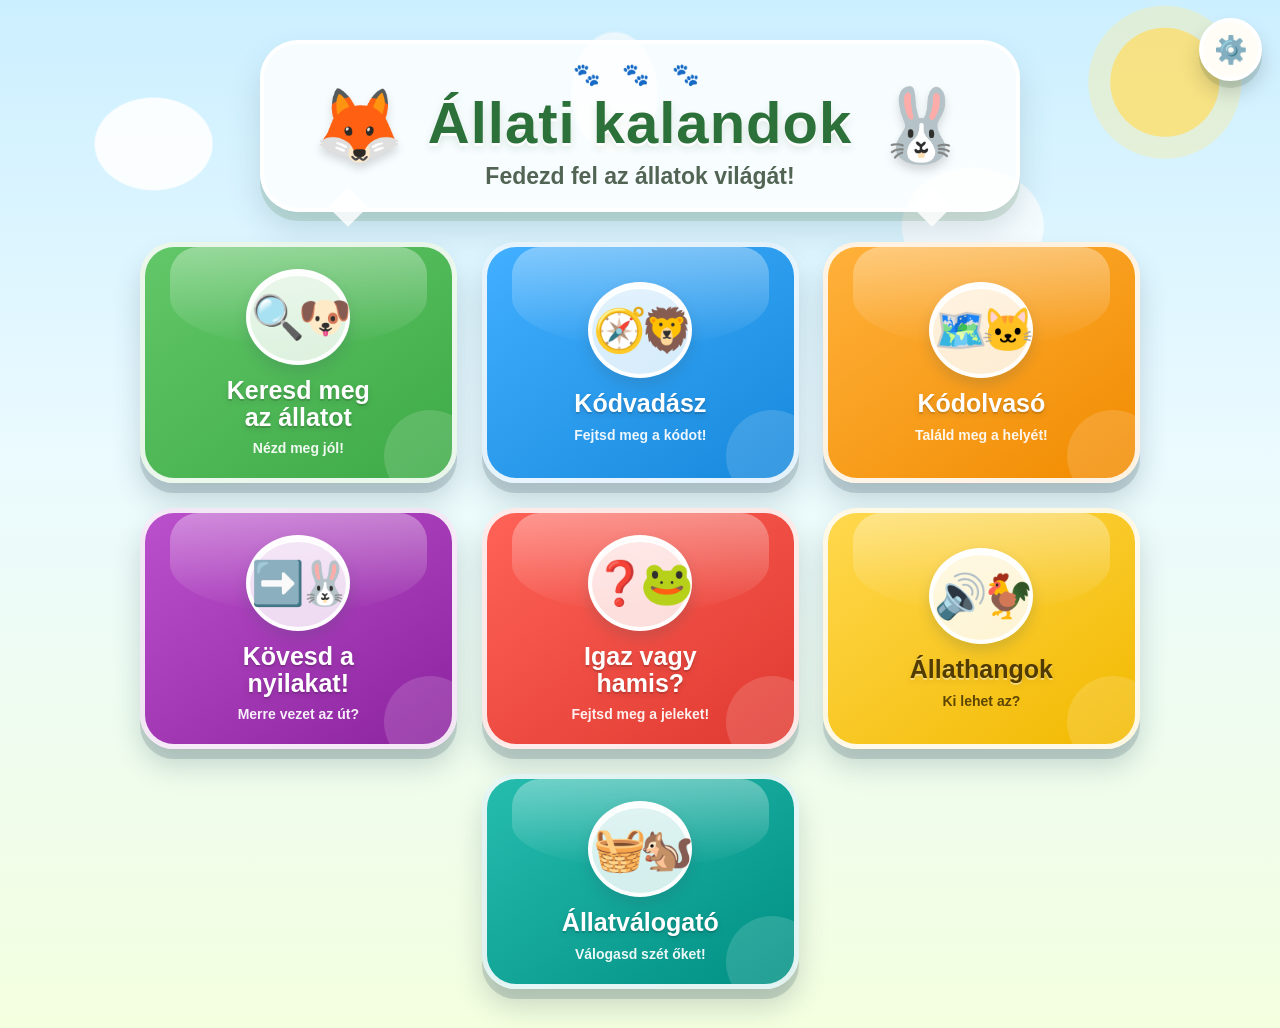
==== commit caabca94: "Add files via upload" ====
--- a/index.html
+++ b/index.html
@@ -74,10 +74,13 @@
     <div class="card-hint">Merre vezet az út?</div>
   </button>
 
-  <button class="card red" onclick="openTruthModal()">
+  <button
+    class="card red"
+    onclick="location.href='igazhamis.html'"
+  >
     <div class="emoji">❓🐸</div>
     <div class="title">Igaz vagy<br>hamis?</div>
-    <div class="card-hint">Gondold át alaposan!</div>
+    <div class="card-hint">Fejtsd meg a jeleket!</div>
   </button>
 
   <button
@@ -262,58 +265,6 @@
   </div>
 </div>
 
-<!-- IGAZ VAGY HAMIS MÓDVÁLASZTÓ -->
-
-<!-- IGAZ VAGY HAMIS MÓDVÁLASZTÓ -->
-
-<div id="truthModal" class="modal">
-  <div class="modal-box adventure-modal red-modal">
-
-    <div class="modal-decoration modal-decoration-left">❓</div>
-    <div class="modal-decoration modal-decoration-right">💭</div>
-
-    <div class="modal-mascot">🐼</div>
-
-    <h2>Igaz vagy hamis?</h2>
-    <p class="modal-question">Melyik nyomozást választod?</p>
-
-    <button
-      class="mode-btn mano"
-      onclick="startTruthGame('allatnyomozo')"
-    >
-      <span class="mode-icon">🧸</span>
-
-      <span class="mode-content">
-        <strong>Állatnyomozó</strong>
-        <small>Egyszerűbb állítások</small>
-      </span>
-
-      <span class="mode-arrow">➜</span>
-    </button>
-
-    <button
-      class="mode-btn olvaso"
-      onclick="startTruthGame('mesternyomozo')"
-    >
-      <span class="mode-icon">🔎</span>
-
-      <span class="mode-content">
-        <strong>Mesternyomozó</strong>
-        <small>Összetettebb állítások</small>
-      </span>
-
-      <span class="mode-arrow">➜</span>
-    </button>
-
-    <button class="close-btn" onclick="closeTruthModal()">
-      ❓ Mégsem
-    </button>
-
-  </div>
-</div>
-
-<!-- ÁLLATVÁLOGATÓ MÓDVÁLASZTÓ -->
-
 <!-- ÁLLATVÁLOGATÓ MÓDVÁLASZTÓ -->
 
 <div id="sorterModal" class="modal">
@@ -401,20 +352,7 @@
   localStorage.setItem("arrowGameMode", mode);
   location.href = "nyilak.html";
 }
-function openTruthModal() {
-  document.getElementById("truthModal").style.display =
-    "flex";
-}
-
-function closeTruthModal() {
-  document.getElementById("truthModal").style.display =
-    "none";
-}
-
-function startTruthGame(mode) {
-  localStorage.setItem("truthGameMode", mode);
-  location.href = "igazhamis.html";
-}
+
 function openSorterModal() {
   document.getElementById("sorterModal").style.display =
     "flex";
--- a/style.css
+++ b/style.css
@@ -693,7 +693,7 @@
 /* -------------------- KÓDOLVASÓ -------------------- */
 
 .coordinate-answer {
-  width: min(94vw, 700px);
+  width: 100%;
   margin: 10px auto 18px;
   padding: 16px 18px;
 
@@ -777,7 +777,10 @@
   width: 78px;
   height: 78px;
 }
-
+.coordinate-game .task-card {
+    width: 100%;
+    min-height: 110px;
+}
 /* -------------------- KÓDOLVASÓ MOBILON -------------------- */
 
 @media (max-width: 550px) {
@@ -4625,4 +4628,582 @@
     height:31px;
 }
 
+}
+/* =========================================================
+   IGAZ VAGY HAMIS – JELMAGYARÁZAT
+   ========================================================= */
+
+.truth-help-button {
+  display: inline-flex;
+  align-items: center;
+  justify-content: center;
+  gap: 8px;
+
+  margin: 4px auto 14px;
+  padding: 10px 17px;
+
+  border: 3px solid var(--game-main);
+  border-radius: 16px;
+
+  background: var(--game-light);
+  color: var(--game-dark);
+
+  font-family: inherit;
+  font-size: 17px;
+  font-weight: 800;
+
+  cursor: pointer;
+
+  box-shadow: 0 5px 12px rgba(0, 0, 0, 0.14);
+
+  transition:
+    transform 0.15s ease,
+    background-color 0.15s ease;
+}
+
+.truth-help-button:hover {
+  transform: translateY(-2px) scale(1.03);
+  background: var(--game-soft);
+}
+
+.truth-help-button:active {
+  transform: scale(0.97);
+}
+
+/* ---------------- MODAL HÁTTÉR ---------------- */
+
+.truth-legend-modal {
+  position: fixed;
+  inset: 0;
+
+  display: none;
+  align-items: center;
+  justify-content: center;
+
+  padding: 20px;
+
+  background: rgba(32, 24, 38, 0.62);
+  backdrop-filter: blur(4px);
+
+  z-index: 1000;
+}
+
+.truth-legend-modal.open {
+  display: flex;
+}
+
+body.truth-legend-open {
+  overflow: hidden;
+}
+
+/* ---------------- MODAL ABLAK ---------------- */
+
+.truth-legend-box {
+  position: relative;
+
+  width: min(920px, 95vw);
+  max-height: 90vh;
+  overflow-y: auto;
+
+  padding: 26px 28px 24px;
+
+  background: #ffffff;
+  border: 5px solid var(--game-main);
+  border-radius: 28px;
+
+  box-shadow:
+    0 18px 48px rgba(0, 0, 0, 0.3),
+    inset 0 0 0 4px var(--game-light);
+
+  box-sizing: border-box;
+
+  animation: truthLegendOpen 0.22s ease;
+}
+
+@keyframes truthLegendOpen {
+  from {
+    opacity: 0;
+    transform: translateY(16px) scale(0.96);
+  }
+
+  to {
+    opacity: 1;
+    transform: translateY(0) scale(1);
+  }
+}
+
+/* ---------------- FEJLÉC ---------------- */
+
+.truth-legend-box h2 {
+  margin: 0 45px 6px;
+
+  color: var(--game-dark);
+
+  font-size: clamp(25px, 4vw, 34px);
+  text-align: center;
+}
+
+.truth-legend-intro {
+  margin: 0 auto 20px;
+
+  color: #4b3b4e;
+
+  font-size: 17px;
+  font-weight: 700;
+  line-height: 1.4;
+  text-align: center;
+}
+
+.truth-legend-x {
+  position: absolute;
+  top: 12px;
+  right: 14px;
+
+  width: 42px;
+  height: 42px;
+
+  border: 0;
+  border-radius: 50%;
+
+  background: var(--game-soft);
+  color: var(--game-dark);
+
+  font-family: inherit;
+  font-size: 30px;
+  font-weight: bold;
+  line-height: 1;
+
+  cursor: pointer;
+
+  transition:
+    transform 0.15s ease,
+    background-color 0.15s ease;
+}
+
+.truth-legend-x:hover {
+  transform: scale(1.08);
+  background: var(--game-light);
+}
+
+/* ---------------- JELKÁRTYÁK ---------------- */
+
+.truth-legend-grid {
+  display: grid;
+  grid-template-columns: repeat(2, minmax(0, 1fr));
+  gap: 12px;
+}
+
+.truth-legend-item {
+  min-height: 122px;
+  padding: 12px;
+
+  display: flex;
+  flex-direction: column;
+  align-items: center;
+  justify-content: center;
+  gap: 8px;
+
+  background: #fff;
+  border: 3px solid var(--game-soft);
+  border-radius: 19px;
+
+  box-shadow: 0 4px 10px rgba(0, 0, 0, 0.09);
+
+  box-sizing: border-box;
+}
+
+.truth-legend-item.truth-legend-direct {
+  border-color: var(--game-main);
+  background: var(--game-light);
+}
+
+.truth-legend-item.truth-legend-between {
+  grid-column: 1 / -1;
+}
+
+.truth-legend-example {
+  min-height: 58px;
+
+  display: flex;
+  align-items: center;
+  justify-content: center;
+  gap: 10px;
+}
+
+.truth-legend-example img {
+  width: 54px;
+  height: 54px;
+
+  object-fit: contain;
+}
+
+.truth-legend-symbol {
+  min-width: 50px;
+
+  color: var(--game-dark);
+
+  font-size: 42px;
+  font-weight: 900;
+  line-height: 1;
+  text-align: center;
+}
+
+.truth-legend-diagonals {
+  min-width: 70px;
+
+  font-size: 27px;
+  line-height: 0.9;
+}
+
+.truth-legend-line {
+  color: var(--game-dark);
+
+  font-size: 32px;
+  font-weight: 900;
+}
+
+.truth-legend-label {
+  color: #382b3b;
+
+  font-size: 15px;
+  font-weight: 800;
+  line-height: 1.25;
+  text-align: center;
+}
+
+/* ---------------- TIPP ÉS BEZÁRÁS ---------------- */
+
+.truth-legend-tip {
+  margin: 18px 0 16px;
+  padding: 13px 16px;
+
+  background: var(--game-light);
+  border-left: 6px solid var(--game-main);
+  border-radius: 14px;
+
+  color: #3e3141;
+
+  font-size: 15px;
+  line-height: 1.45;
+}
+
+.truth-legend-close {
+  display: block;
+
+  margin: 0 auto;
+  padding: 12px 22px;
+
+  border: 0;
+  border-radius: 17px;
+
+  background: var(--game-main);
+  color: #fff;
+
+  font-family: inherit;
+  font-size: 17px;
+  font-weight: 900;
+
+  cursor: pointer;
+
+  box-shadow: 0 5px 12px rgba(0, 0, 0, 0.17);
+
+  transition: transform 0.15s ease;
+}
+
+.truth-legend-close:hover {
+  transform: translateY(-2px) scale(1.03);
+}
+
+.truth-legend-close:active {
+  transform: scale(0.97);
+}
+
+/* ---------------- MOBIL ---------------- */
+
+@media (max-width: 680px) {
+  .truth-legend-modal {
+    padding: 9px;
+  }
+
+  .truth-legend-box {
+    width: 100%;
+    max-height: 94vh;
+
+    padding: 22px 12px 18px;
+
+    border-width: 4px;
+    border-radius: 22px;
+  }
+
+  .truth-legend-grid {
+    grid-template-columns: 1fr;
+    gap: 9px;
+  }
+
+  .truth-legend-item {
+    min-height: 100px;
+    padding: 9px;
+  }
+
+  .truth-legend-item.truth-legend-between {
+    grid-column: auto;
+  }
+
+  .truth-legend-example img {
+    width: 46px;
+    height: 46px;
+  }
+
+  .truth-legend-symbol {
+    min-width: 42px;
+    font-size: 36px;
+  }
+
+  .truth-legend-diagonals {
+    min-width: 58px;
+    font-size: 24px;
+  }
+
+  .truth-legend-label {
+    font-size: 14px;
+  }
+
+  .truth-legend-tip {
+    margin-top: 13px;
+    font-size: 14px;
+  }
+
+  .truth-legend-close {
+    width: 100%;
+  }
+}
+
+/* ---------------- CSÖKKENTETT MOZGÁS ---------------- */
+
+@media (prefers-reduced-motion: reduce) {
+  .truth-legend-box {
+    animation: none;
+  }
+
+  .truth-help-button,
+  .truth-legend-x,
+  .truth-legend-close {
+    transition: none;
+  }
+}
+.topbar-actions {
+  display: flex;
+  align-items: center;
+  gap: 10px;
+}
+
+.topbar-help {
+  font-family: inherit;
+  font-size: 25px;
+  font-weight: 900;
+  line-height: 1;
+
+  color: var(--game-dark);
+  background: var(--game-light);
+}
+
+.topbar-help:hover {
+  background: var(--game-soft);
+  transform: translateY(-1px) scale(1.04);
+}
+
+.topbar-help:active {
+  transform: scale(0.96);
+}
+/* =========================================================
+   IGAZ VAGY HAMIS – TOPBAR JAVÍTÁS
+   ========================================================= */
+
+.truth-game .game-topbar {
+  display: grid;
+  grid-template-columns: 64px minmax(0, 1fr) auto;
+  align-items: center;
+  gap: 14px;
+}
+
+.truth-game .game-title-panel {
+  min-width: 0;
+  width: 100%;
+}
+
+.truth-game .game-title-text {
+  min-width: 0;
+}
+
+.truth-game .game-title-text h1 {
+  white-space: nowrap;
+  font-size: clamp(26px, 4vw, 46px);
+}
+
+.truth-game .topbar-actions {
+  display: flex;
+  align-items: center;
+  gap: 9px;
+  flex-shrink: 0;
+}
+
+.truth-game .topbar-actions .topbar-button {
+  flex: 0 0 auto;
+}
+.truth-legend-button {
+    width: 72px;
+    height: 72px;
+    min-width: 72px;
+
+    padding: 0;
+
+    border: 4px solid #2196f3;
+    border-radius: 50%;
+
+    background: #ffffff;
+    color: #1565c0;
+
+    font-size: 2rem;
+    font-weight: 700;
+
+    box-shadow: 0 7px 16px rgba(0, 0, 0, 0.14);
+
+    transition:
+        transform 0.15s,
+        background-color 0.15s;
+}
+
+.truth-legend-button:hover {
+    transform: scale(1.05);
+    background: #e3f2fd;
+}
+
+/* Kódolvasó – függőleges betű- és számoszlop */
+
+.coordinate-choice-columns {
+  display: flex;
+  align-items: flex-start;
+  justify-content: center;
+  gap: 14px;
+}
+
+.coordinate-choice-column {
+  display: flex;
+  flex-direction: column;
+  gap: 7px;
+}
+
+.coordinate-game .selected-code {
+  min-height: 44px;
+  margin: 0 0 12px;
+
+  display: flex;
+  align-items: center;
+  justify-content: center;
+
+  color: #222;
+
+  font-size: 34px;
+  font-weight: 900;
+  letter-spacing: 3px;
+}
+
+.coordinate-game .coordinate-answer {
+  width: auto;
+  min-width: 165px;
+  padding: 12px 16px 16px;
+}
+
+.coordinate-game .coordinate-choice-column .answer-btn {
+  width: 56px;
+  height: 48px;
+}
+/* -------------------- KÓDOLVASÓ – VÉGLEGES ELRENDEZÉS -------------------- */
+
+.coordinate-layout {
+  width: min(96vw, 1180px);
+  margin: 14px auto 24px;
+
+  display: grid;
+  grid-template-columns: 190px auto;
+  align-items: start;
+  justify-content: center;
+  gap: 22px;
+}
+
+.coordinate-left {
+  width: 190px;
+
+  display: flex;
+  flex-direction: column;
+  align-items: center;
+  gap: 12px;
+}
+
+.coordinate-right {
+  min-width: 0;
+}
+
+.coordinate-game #task {
+  margin: 0;
+}
+
+.coordinate-game .task-card {
+  width: 150px;
+  min-height: 115px;
+  padding: 12px;
+}
+
+.coordinate-game .coordinate-answer {
+  width: 165px;
+  min-width: 0;
+  margin: 0;
+  padding: 12px 10px 16px;
+}
+
+.coordinate-choice-columns {
+  display: flex;
+  align-items: flex-start;
+  justify-content: center;
+  gap: 14px;
+}
+
+.coordinate-choice-column {
+  display: flex;
+  flex-direction: column;
+  gap: 7px;
+}
+
+.coordinate-game .selected-code {
+  min-height: 38px;
+  margin: 0 0 10px;
+
+  display: flex;
+  align-items: center;
+  justify-content: center;
+
+  font-size: 32px;
+  font-weight: 900;
+  letter-spacing: 3px;
+}
+
+.coordinate-game .coordinate-choice-column .answer-btn {
+  width: 56px;
+  height: 48px;
+}
+
+.coordinate-game .board-shell {
+  margin: 0;
+}
+
+/* Csak valódi mobilnézetben kerül egymás alá */
+
+@media (max-width: 650px) {
+  .coordinate-layout {
+    grid-template-columns: 1fr;
+  }
+
+  .coordinate-left {
+    width: 100%;
+  }
 }
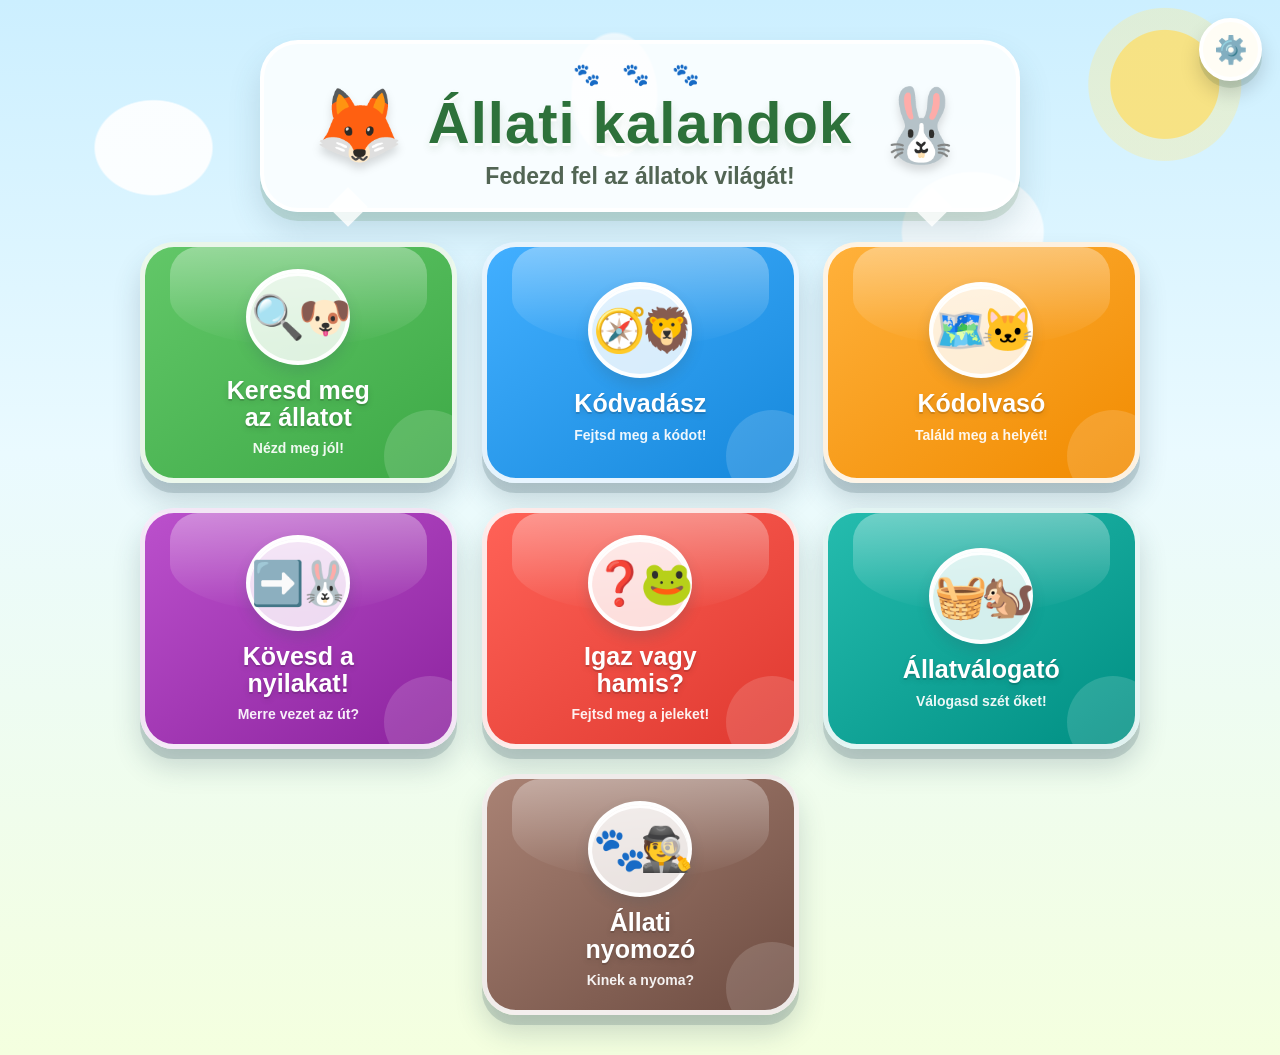
==== commit 866288c4: "Add files via upload" ====
--- a/index.html
+++ b/index.html
@@ -84,15 +84,6 @@
   </button>
 
   <button
-    class="card yellow"
-    onclick="location.href='allathangok.html'"
-  >
-    <div class="emoji">🔊🐓</div>
-    <div class="title">Állathangok</div>
-    <div class="card-hint">Ki lehet az?</div>
-  </button>
-
-  <button
     class="card turquoise"
     onclick="openSorterModal()"
   >
@@ -101,6 +92,15 @@
     <div class="card-hint">Válogasd szét őket!</div>
   </button>
 
+  <button
+    class="card brown"
+    onclick="openDetectiveModal()"
+  >
+    <div class="emoji">🐾🕵️</div>
+    <div class="title">Állati<br>nyomozó</div>
+    <div class="card-hint">Kinek a nyoma?</div>
+  </button>
+
 </div>
 
 <!-- KERESD MEG AZ ÁLLATOT MÓDVÁLASZTÓ -->
@@ -308,6 +308,69 @@
 
     <button class="close-btn" onclick="closeSorterModal()">
       ✨ Mégsem
+    </button>
+
+  </div>
+</div>
+<!-- ÁLLATI NYOMOZÓ MÓDVÁLASZTÓ -->
+
+<div id="detectiveModal" class="modal">
+  <div class="modal-box adventure-modal brown-modal">
+
+    <div class="modal-decoration modal-decoration-left">🔎</div>
+    <div class="modal-decoration modal-decoration-right">🐾</div>
+
+    <div class="modal-mascot">🕵️</div>
+
+<h2>Állati nyomozó</h2>
+<p class="modal-question">
+  Melyik nyomot szeretnéd megfejteni?
+</p>
+
+<button
+  class="mode-btn olvaso"
+  onclick="location.href='allathangok.html'"
+>
+  <span class="mode-icon">🔊</span>
+
+  <span class="mode-content">
+    <strong>Állathangok</strong>
+    <small>Találd meg az állatot a hangja alapján!</small>
+  </span>
+
+  <span class="mode-arrow">➜</span>
+</button>
+
+<button
+  class="mode-btn mano"
+  onclick="startDetectiveGame('tracks')"
+>
+  <span class="mode-icon">🐾</span>
+
+  <span class="mode-content">
+    <strong>Lábnyomok</strong>
+    <small>Találd meg, melyik állathoz tartozik!</small>
+  </span>
+
+  <span class="mode-arrow">➜</span>
+</button>
+
+<button
+  class="mode-btn olvaso"
+  onclick="startDetectiveGame('patterns')"
+>
+  <span class="mode-icon">🦓</span>
+
+  <span class="mode-content">
+    <strong>Kültakaró</strong>
+    <small>Bunda, toll, pikkely és páncél alapján</small>
+  </span>
+
+  <span class="mode-arrow">➜</span>
+</button>
+
+    <button class="close-btn" onclick="closeDetectiveModal()">
+      🔎 Mégsem
     </button>
 
   </div>
@@ -367,6 +430,20 @@
   localStorage.setItem("sortingGameMode", mode);
   location.href = "allatvalogato.html";
 }
+function openDetectiveModal() {
+  document.getElementById("detectiveModal").style.display =
+    "flex";
+}
+
+function closeDetectiveModal() {
+  document.getElementById("detectiveModal").style.display =
+    "none";
+}
+
+function startDetectiveGame(mode) {
+  localStorage.setItem("animalDetectiveMode", mode);
+  location.href = "allatinyomozo.html";
+}
 </script>
 
 </body>
--- a/style.css
+++ b/style.css
@@ -78,6 +78,10 @@
 
 .turquoise {
   background: #009688;
+}
+
+.brown {
+  background: #8d6e63;
 }
 /* -------------------- TÁBLA -------------------- */
 
@@ -2088,7 +2092,9 @@
 .home-page .turquoise {
   background: linear-gradient(145deg, #25bcae, #008f83);
 }
-
+.home-page .brown {
+  background: linear-gradient(145deg, #a98274, #6d4c41);
+}
 /* -------------------- BEÁLLÍTÁSOK GOMB -------------------- */
 
 .home-page .settings-button {
@@ -2491,6 +2497,11 @@
   --modal-light: #e2f8f5;
 }
 
+.home-page .brown-modal {
+  --modal-main: #8d6e63;
+  --modal-dark: #5d4037;
+  --modal-light: #f4ebe7;
+}
 /* -------------------- MODÁLIS ÁLLATFIGURA -------------------- */
 
 .home-page .modal-mascot {
@@ -5206,4 +5217,119 @@
   .coordinate-left {
     width: 100%;
   }
+}
+/* =========================================================
+   ÁLLATI NYOMOZÓ
+   ========================================================= */
+
+.detective-title-icon {
+  font-size: 44px;
+}
+
+.detective-task-card {
+  width: min(90vw, 430px);
+  min-height: 180px;
+  padding: 14px 20px;
+}
+
+.detective-clue-image {
+  width: 100%;
+  max-width: 360px;
+  height: 145px;
+  object-fit: contain;
+  display: block;
+}
+
+.detective-board-shell {
+  width: min(94vw, 760px);
+  margin: 12px auto 28px;
+  padding: 14px;
+  background: white;
+  border: 4px solid var(--game-main);
+  border-radius: 26px;
+  box-shadow: 0 10px 24px rgba(0, 0, 0, 0.14);
+  box-sizing: border-box;
+}
+
+.detective-board {
+  display: grid;
+  grid-template-columns: repeat(6, 90px);
+  gap: 8px;
+  justify-content: center;
+}
+
+.detective-cell {
+  width: 90px;
+  height: 90px;
+  padding: 8px;
+  display: flex;
+  align-items: center;
+  justify-content: center;
+  background: white;
+  border: 2px solid #333;
+  border-radius: 15px;
+  cursor: pointer;
+  box-sizing: border-box;
+  transition:
+    transform 0.15s,
+    background-color 0.15s,
+    border-color 0.15s;
+}
+
+.detective-cell:hover {
+  transform: scale(1.06);
+}
+
+.detective-cell img {
+  width: 68px;
+  height: 68px;
+  object-fit: contain;
+  display: block;
+}
+
+.detective-cell.detective-correct {
+  background: #dcfce7;
+  border: 5px solid #22c55e;
+  transform: scale(1.05);
+}
+
+.detective-cell.detective-wrong {
+  background: #fee2e2;
+  border: 5px solid #ef4444;
+  animation: shake 0.2s;
+}
+
+@media (max-width: 700px) {
+  .detective-board-shell {
+    width: 96vw;
+    padding: 9px;
+  }
+
+  .detective-board {
+    grid-template-columns: repeat(4, minmax(0, 1fr));
+    gap: 6px;
+  }
+
+  .detective-cell {
+    width: 100%;
+    height: 20vw;
+    max-height: 82px;
+    min-height: 64px;
+    padding: 5px;
+  }
+
+  .detective-cell img {
+    width: 15vw;
+    height: 15vw;
+    max-width: 64px;
+    max-height: 64px;
+  }
+
+  .detective-task-card {
+    min-height: 150px;
+  }
+
+  .detective-clue-image {
+    height: 120px;
+  }
 }
--- a/theme.css
+++ b/theme.css
@@ -64,4 +64,12 @@
   --game-dark: #00796f;
   --game-light: #e5faf7;
   --game-soft: #d0f3ef;
+}
+/* Állati nyomozó */
+
+.detective-game {
+  --game-main: #8d6e63;
+  --game-dark: #5d4037;
+  --game-light: #f4ebe7;
+  --game-soft: #eadbd4;
 }
